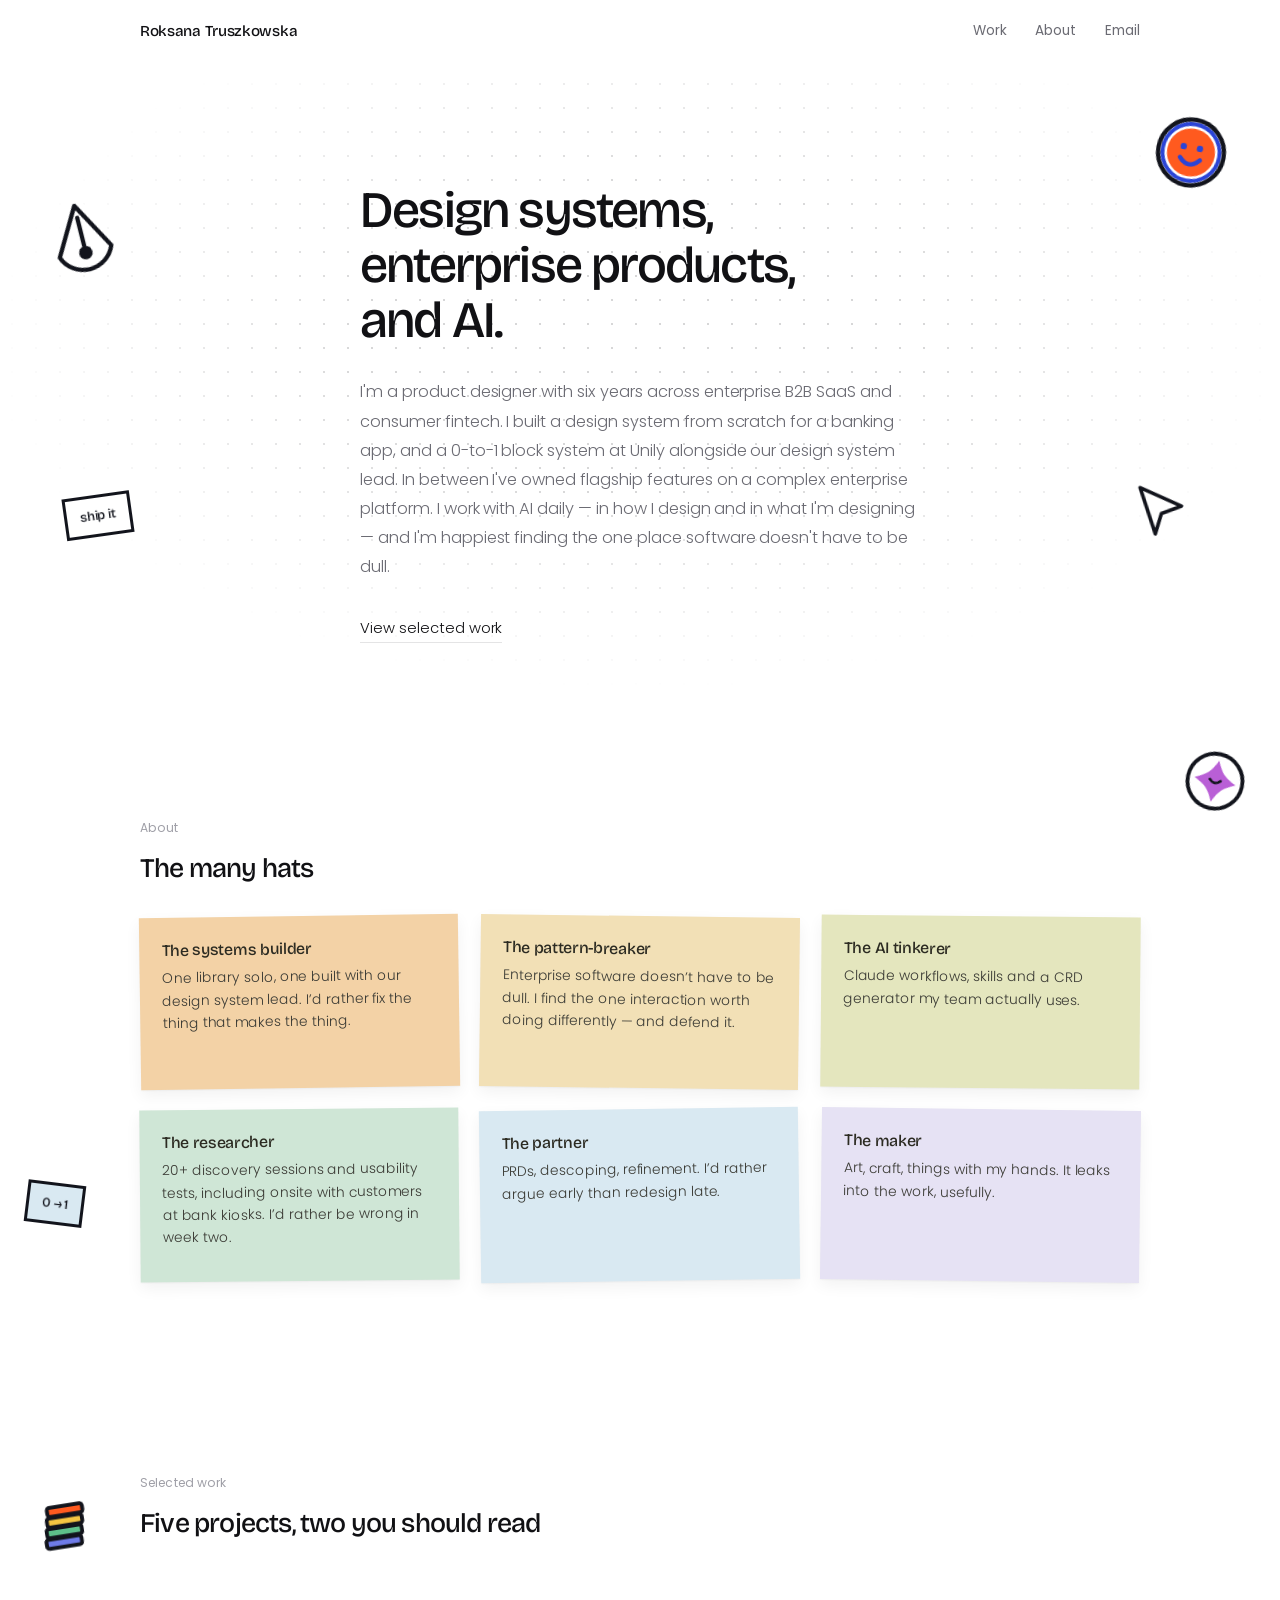
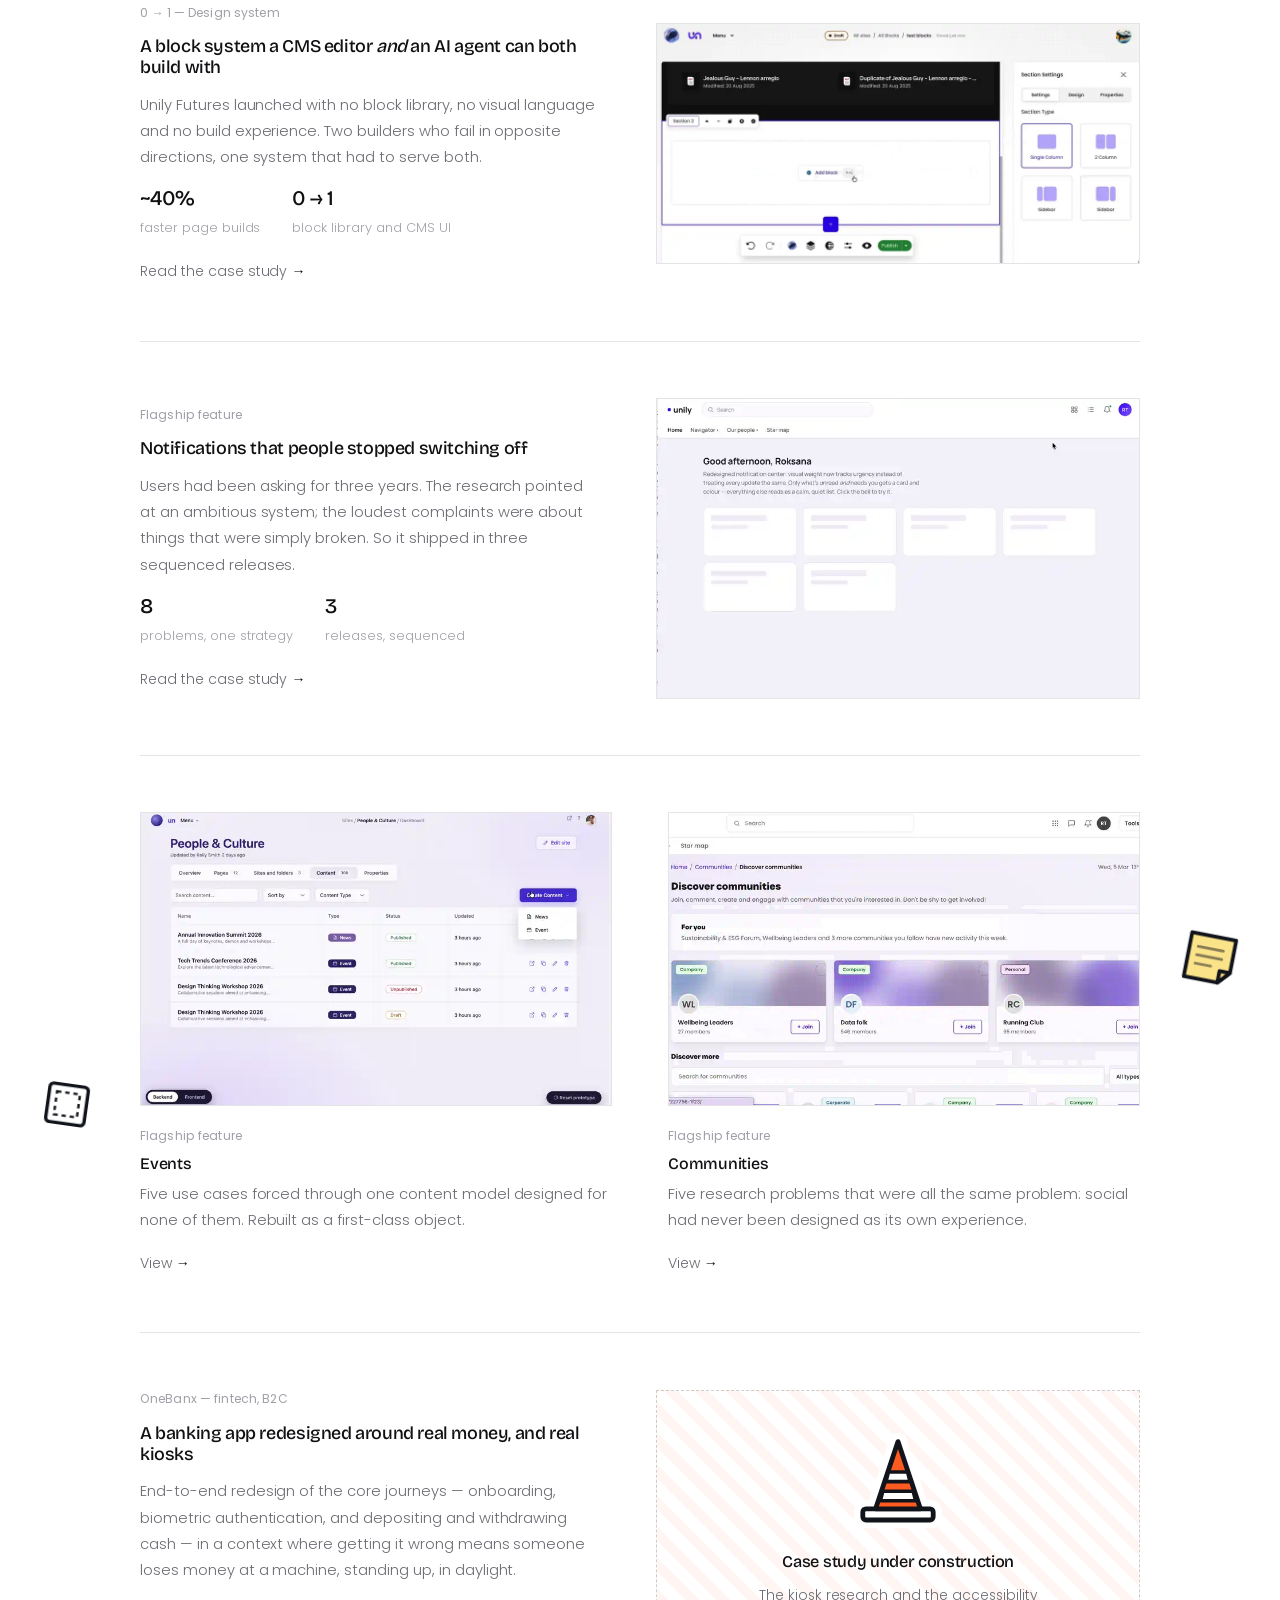
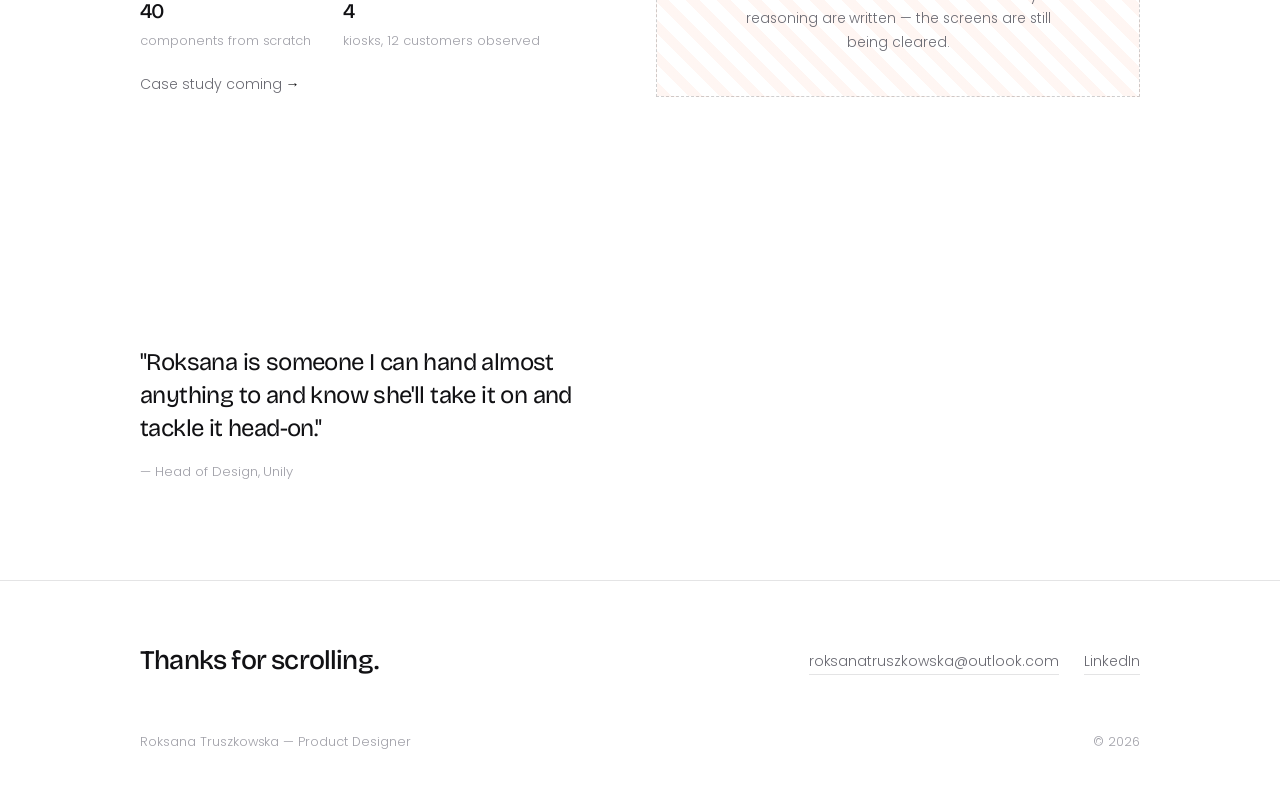
==== index.html @ 04c24bed "Add files via upload" ====
<!DOCTYPE html>
<html lang="en">
<head>
<meta charset="utf-8">
<meta name="viewport" content="width=device-width,initial-scale=1">
<title>Roksana Truszkowska — Product Designer</title>
<meta name="description" content="Product designer working across enterprise B2B SaaS and consumer fintech: design systems, flagship platform features, and AI.">
<meta property="og:title" content="Roksana Truszkowska — Product Designer">
<meta property="og:description" content="Product designer working across enterprise B2B SaaS and consumer fintech: design systems, flagship platform features, and AI.">
<meta property="og:type" content="website">

<link rel="preconnect" href="https://fonts.googleapis.com">
<link rel="preconnect" href="https://fonts.gstatic.com" crossorigin>
<link href="https://fonts.googleapis.com/css2?family=Bricolage+Grotesque:opsz,wght@12..96,400;12..96,500&family=Poppins:ital,wght@0,300;0,400;0,500;1,300&display=swap" rel="stylesheet">

<link rel="stylesheet" href="assets/css/tokens.css">
<link rel="stylesheet" href="assets/css/base.css">
<link rel="stylesheet" href="assets/css/layout.css">
<link rel="stylesheet" href="assets/css/components.css">
<link rel="stylesheet" href="assets/css/case-study.css">
</head>
<body>
<a class="skip" href="#content">Skip to content</a>

<nav class="nav" id="nav">
  <div class="in">
    <a class="brand" href="index.html">Roksana Truszkowska</a>
    <div class="links">
      <a class="hide-s" href="#work">Work</a>
      <a class="hide-s" href="#about">About</a>
      <a href="mailto:roksanatruszkowska@outlook.com">Email</a>
    </div>
  </div>
</nav>

<main id="content">
  <header class="hero">
    <div class="wrap">
      <h1 class="display rv">Design systems, enterprise products, and AI.</h1>
      <p class="lede rv">
        I'm a product designer with six years across enterprise B2B SaaS and consumer fintech. I built a design
        system from scratch for a banking app, and a 0-to-1 block system at Unily alongside our design system lead.
        In between I've owned flagship features on a complex enterprise platform. I work with AI daily — in how I
        design and in what I'm designing — and I'm happiest finding the one place software doesn't have to be dull.
      </p>
      <div class="cta rv">
        <a class="lnk" href="work/portal-blocks.html">View selected work</a>
      </div>
    </div>
  </header>
  <!-- ABOUT -->
  <section id="about">
    <div class="wrap">
      <div class="sec-head rv tight">
        <span class="eyebrow">About</span>
        <h2 class="h2">The many hats</h2>
      </div>
      <div class="hatnotes rv">
        <div class="sticky">
          <h3 class="h4">The systems builder</h3>
          <p>
            One library solo, one built with our design system lead. I’d rather fix the thing that makes the thing.
          </p>
        </div>
        <div class="sticky">
          <h3 class="h4">The pattern-breaker</h3>
          <p>
            Enterprise software doesn’t have to be dull. I find the one interaction worth doing differently — and defend
            it.
          </p>
        </div>
        <div class="sticky">
          <h3 class="h4">The AI tinkerer</h3>
          <p>Claude workflows, skills and a CRD generator my team actually uses.</p>
        </div>
        <div class="sticky">
          <h3 class="h4">The researcher</h3>
          <p>
            20+ discovery sessions and usability tests, including onsite with customers at bank kiosks. I’d rather be
            wrong in week two.
          </p>
        </div>
        <div class="sticky">
          <h3 class="h4">The partner</h3>
          <p>PRDs, descoping, refinement. I’d rather argue early than redesign late.</p>
        </div>
        <div class="sticky">
          <h3 class="h4">The maker</h3>
          <p>Art, craft, things with my hands. It leaks into the work, usefully.</p>
        </div>
      </div>
    </div>
  </section>
  <!-- WORK -->
  <section id="work">
    <div class="wrap">
      <div class="sec-head rv">
        <span class="eyebrow">Selected work</span>
        <h2 class="h2">Five projects, two you should read</h2>
      </div>
      <a class="item rv" href="work/portal-blocks.html">
        <div class="t">
          <span class="eyebrow">0 → 1 — Design system</span>
          <h3 class="h3">A block system a CMS editor <em>and</em> an AI agent can both build with</h3>
          <p class="body sm">
            Unily Futures launched with no block library, no visual language and no build experience. Two builders who
            fail in opposite directions, one system that had to serve both.
          </p>
          <div class="k">
            <div>
              <b>~40%</b>
              <i>faster page builds</i>
            </div>
            <div>
              <b>0 → 1</b>
              <i>block library and CMS UI</i>
            </div>
          </div>
          <span class="arrow">Read the case study <em>→</em></span>
        </div>
        <div class="v">
          <img class="shot" src="assets/img/cards/portal-blocks.webp" alt="Adding a section and choosing a block in the page editor">
        </div>
      </a>
      <a class="item rv" href="work/notifications.html">
        <div class="t">
          <span class="eyebrow">Flagship feature</span>
          <h3 class="h3">Notifications that people stopped switching off</h3>
          <p class="body sm">
            Users had been asking for three years. The research pointed at an ambitious system; the loudest complaints
            were about things that were simply broken. So it shipped in three sequenced releases.
          </p>
          <div class="k">
            <div>
              <b>8</b>
              <i>problems, one strategy</i>
            </div>
            <div>
              <b>3</b>
              <i>releases, sequenced</i>
            </div>
          </div>
          <span class="arrow">Read the case study <em>→</em></span>
        </div>
        <div class="v">
          <img class="shot" src="assets/img/cards/notifications.webp" alt="The redesigned notification tray, opening">
        </div>
      </a>
      <div class="duo">
        <a class="rv" href="work/events.html">
          <img class="shot" src="assets/img/cards/events.webp" alt="Creating an event from a name and description">
          <span class="eyebrow block">Flagship feature</span>
          <h3 class="h4">Events</h3>
          <p class="body sm">
            Five use cases forced through one content model designed for none of them. Rebuilt as a first-class object.
          </p>
          <span class="arrow">View <em>→</em></span>
        </a>
        <a class="rv" href="work/communities.html">
          <img class="shot" src="assets/img/cards/communities.webp" alt="Browsing and joining communities in the discover view">
          <span class="eyebrow block">Flagship feature</span>
          <h3 class="h4">Communities</h3>
          <p class="body sm">
            Five research problems that were all the same problem: social had never been designed as its own experience.
          </p>
          <span class="arrow">View <em>→</em></span>
        </a>
      </div>
      <div class="item rv ruled">
        <div class="t">
          <span class="eyebrow">OneBanx — fintech, B2C</span>
          <h3 class="h3">A banking app redesigned around real money, and real kiosks</h3>
          <p class="body sm">
            End-to-end redesign of the core journeys — onboarding, biometric authentication, and depositing and
            withdrawing cash — in a context where getting it wrong means someone loses money at a machine, standing up,
            in daylight.
          </p>
          <div class="k">
            <div>
              <b>40</b>
              <i>components from scratch</i>
            </div>
            <div>
              <b>4</b>
              <i>kiosks, 12 customers observed</i>
            </div>
          </div>
          <span class="arrow">Case study coming <em>→</em></span>
        </div>
        <div class="v wip">
          <svg aria-hidden="true" viewBox="0 0 120 120" xmlns="http://www.w3.org/2000/svg">
            <g fill="none" stroke="#fff" stroke-linecap="round" stroke-linejoin="round" stroke-width="22">
              <path d="M60 12 L88 96 H32 Z"/>
              <rect height="14" rx="4" width="88" x="16" y="96"/>
            </g>
            <rect fill="#fff" height="14" rx="4" stroke="#12141C" stroke-width="6" width="88" x="16" y="96"/>
            <path d="M60 12 L88 96 H32 Z" fill="#FF5A1F" stroke="#12141C" stroke-linejoin="round" stroke-width="6"/>
            <path d="M48 50 H72 L75 62 H45 Z" fill="#fff" stroke="#12141C" stroke-linejoin="round" stroke-width="4.5"/>
            <path d="M41 74 H79 L82 86 H38 Z" fill="#fff" stroke="#12141C" stroke-linejoin="round" stroke-width="4.5"/>
          </svg>
          <div class="t1">
            Case study under construction
          </div>
          <div class="t2">
            The kiosk research and the accessibility reasoning are written — the screens are still being cleared.
          </div>
        </div>
      </div>
    </div>
  </section>
  <!-- QUOTE -->
  <section>
    <div class="wrap">
      <div class="quote rv">
        <p>
          "Roksana is someone I can hand almost anything to and know she'll take it on and tackle it head-on."
        </p>
        <div class="who">
          — Head of Design, Unily
        </div>
      </div>
    </div>
  </section>
  <footer>
    <div class="wrap">
      <div class="foot-top">
        <h2 class="h2">Thanks for scrolling.</h2>
        <div class="foot-links">
          <a class="lnk" href="mailto:roksanatruszkowska@outlook.com">roksanatruszkowska@outlook.com</a>
          <a class="lnk" href="https://www.linkedin.com/in/roksana-truszkowska-4886b31b8/" rel="noopener" target="_blank">
            LinkedIn
          </a>
        </div>
      </div>
      <div class="foot-bot">
        <span>Roksana Truszkowska — Product Designer</span>
        <span>© 2026</span>
      </div>
    </div>
  </footer>
</main>

<script src="assets/js/main.js" defer></script>
<script src="assets/js/stickers.js" defer></script>
</body>
</html>
---- assets/css/tokens.css ----
/* ============================================================
   Design tokens
   The single place where colour, type and spacing are decided.
   Change a value here and it propagates through every stylesheet.
   ============================================================ */

:root {
  /* --- colour ------------------------------------------------
     Monochrome by design: the work supplies the colour.        */
  --bg:            #FFFFFF;
  --txt:           #111114;
  --mut:           #6B6B73;   /* body copy, secondary text      */
  --faint:         #A0A0A8;   /* eyebrows, captions, meta       */
  --line:          rgba(17, 17, 20, .11);   /* every hairline   */
  --line-strong:   rgba(17, 17, 20, .2);    /* dashed WIP panel */
  --grid-line:     rgba(17, 17, 20, .045);  /* faint square grid   */
  --dot:           rgba(17, 17, 20, .17);   /* hero dot grid       */
  --grid-cell:     32px;   /* grid square size                    */
  --grid-depth:    1240px; /* how far down the page the grid runs */

  /* Sticky notes — the one place pigment is allowed.
     Hats run apricot → lilac; reflections stay yellow.         */
  --note-ink:      #3B3A31;
  --note-ink-head: #2C2B22;
  --note-yellow:   #FAF3D4;
  --note-yellow-2: #F8F0CB;
  --note-yellow-3: #FBF5DC;
  --hat-1: #F3D2A6;
  --hat-2: #F2E0B6;
  --hat-3: #E4E6BE;
  --hat-4: #CFE6D6;
  --hat-5: #D9E9F2;
  --hat-6: #E6E2F4;

  /* Sticker illustrations (decorative SVGs, see js/stickers.js) */
  --stk-navy:   #12141C;
  --stk-orange: #FF5A1F;

  /* --- type --------------------------------------------------- */
  --disp: 'Bricolage Grotesque', -apple-system, BlinkMacSystemFont, 'Segoe UI', Helvetica, Arial, sans-serif;
  --sans: 'Poppins', -apple-system, BlinkMacSystemFont, 'Segoe UI', Helvetica, Arial, sans-serif;

  --fs-body:    15.4px;
  --lh-body:    1.72;
  --lh-copy:    1.78;   /* .lede and .body run slightly looser   */
  --fs-display: clamp(2rem, 4.2vw, 3.2rem);
  --fs-h2:      clamp(1.3rem, 2.1vw, 1.75rem);
  --fs-h3:      1.12rem;
  --fs-h4:      1rem;
  --fs-sm:      .92rem;
  --fs-xs:      .82rem;
  --fs-eyebrow: .76rem;

  /* --- layout ------------------------------------------------- */
  --content-max: 1080px;
  --gutter:      2.5rem;   /* .wrap side padding, desktop        */
  --gutter-s:    1.4rem;   /* .wrap side padding, mobile         */
  --section-y:   6rem;     /* vertical section rhythm            */
  --section-y-s: 4rem;
  --col-gap:     3.5rem;   /* every two-column split             */
  --beat-y:      3.5rem;   /* padding above/below a case-study beat */

  /* Measures — line lengths, kept deliberately short.           */
  --measure-lede: 56ch;
  --measure-body: 54ch;
  --measure-beat: 62ch;    /* full-width beats can run wider     */
  --measure-pull: 64ch;

  /* --- motion ------------------------------------------------- */
  --reveal-dur: .7s;
  --ease:       ease;
}
---- assets/css/base.css ----
/* ============================================================
   Base — reset, document defaults, typography primitives
   ============================================================ */

*, *::before, *::after { box-sizing: border-box; }

html { scroll-behavior: smooth; }

body {
  margin: 0;
  background: var(--bg);
  color: var(--txt);
  font-family: var(--sans);
  font-size: var(--fs-body);
  font-weight: 300;
  line-height: var(--lh-body);
  letter-spacing: -.002em;
  -webkit-font-smoothing: antialiased;
  overflow-x: hidden;
}

a   { color: inherit; text-decoration: none; }
img { max-width: 100%; display: block; }
::selection { background: #111114; color: #fff; }

/* --- headings ---------------------------------------------- */
h1, h2, h3, h4 {
  margin: 0;
  color: var(--txt);
  font-family: var(--disp);
  font-weight: 500;
  letter-spacing: -.028em;
  line-height: 1.14;
}

.display { font-size: var(--fs-display); letter-spacing: -.035em; line-height: 1.08; }
.h2      { font-size: var(--fs-h2);      letter-spacing: -.03em; }
.h3      { font-size: var(--fs-h3);      letter-spacing: -.022em; }
.h4      { font-size: var(--fs-h4);      letter-spacing: -.015em; }

/* --- body copy ---------------------------------------------- */
p { margin: 0 0 1.05rem; }

.lede {
  max-width: var(--measure-lede);
  color: var(--mut);
  font-size: 1.02rem;
  font-weight: 300;
  line-height: var(--lh-copy);
}

.body {
  max-width: var(--measure-body);
  color: var(--mut);
  line-height: var(--lh-copy);
}

.sm { font-size: var(--fs-sm); }

.eyebrow {
  color: var(--faint);
  font-size: var(--fs-eyebrow);
  font-weight: 400;
  letter-spacing: .01em;
}

/* An eyebrow above a heading always sits on its own line. */
.eyebrow.block { display: block; margin-bottom: .5rem; }

em { color: var(--txt); font-style: italic; }

ul.w {
  margin: 0 0 1.1rem;
  padding-left: 1.1rem;
  max-width: var(--measure-lede);
  color: var(--mut);
}
ul.w li { margin-bottom: .5rem; }

/* --- links -------------------------------------------------- */
.lnk {
  border-bottom: 1px solid var(--line);
  padding-bottom: 1px;
  transition: border-color .2s;
}
.lnk:hover { border-color: var(--txt); }

.arrow { color: var(--mut); font-size: .88rem; transition: color .2s; }
.arrow em { display: inline-block; font-style: normal; transition: transform .25s; }

:focus-visible { outline: 2px solid var(--txt); outline-offset: 3px; }
---- assets/css/layout.css ----
/* ============================================================
   Layout — page container, nav, hero, sections, grids, footer
   Structure comes from 1px hairlines and whitespace. No shadows,
   no rounded corners: if you are about to add either, don't.
   ============================================================ */

.wrap {
  max-width: var(--content-max);
  margin: 0 auto;
  padding: 0 var(--gutter);
}
@media (max-width: 720px) {
  .wrap { padding: 0 var(--gutter-s); }
}

/* --- nav ---------------------------------------------------- */
.nav {
  position: fixed;
  inset: 0 0 auto 0;
  z-index: 100;
  background: rgba(255, 255, 255, .9);
  backdrop-filter: blur(10px);
  -webkit-backdrop-filter: blur(10px);
  border-bottom: 1px solid transparent;
  transition: border-color .3s;
}
/* .stuck is toggled by js/main.js once the page has scrolled. */
.nav.stuck { border-bottom-color: var(--line); }

.nav .in {
  display: flex;
  align-items: center;
  gap: 2rem;
  max-width: var(--content-max);
  margin: 0 auto;
  padding: 1.1rem var(--gutter);
}

.brand {
  font-family: var(--disp);
  font-weight: 500;
  font-size: .95rem;
  letter-spacing: -.02em;
}

.nav .links { margin-left: auto; display: flex; gap: 1.8rem; }
.nav .links a {
  color: var(--mut);
  font-size: .85rem;
  font-weight: 400;
  transition: color .2s;
}
.nav .links a:hover { color: var(--txt); }

@media (max-width: 760px) {
  .nav .in { padding: .9rem var(--gutter-s); }
  .nav .links a.hide-s { display: none; }
}

/* --- hero ---------------------------------------------------
   The faint dot grid appears here and nowhere else, radially
   masked so it fades out before it reaches the edges.          */
.hero {
  position: relative;
  display: flex;
  align-items: center;
  min-height: 82svh;
  padding: 9rem 0 5rem;
}
.hero::before {
  content: '';
  position: absolute;
  inset: 0;
  pointer-events: none;
  background-image: radial-gradient(var(--dot) 1.15px, transparent 1.15px);
  background-size: 24px 24px;
  -webkit-mask-image: radial-gradient(62% 58% at 50% 46%, #000 35%, transparent 82%);
          mask-image: radial-gradient(62% 58% at 50% 46%, #000 35%, transparent 82%);
}
.hero .wrap    { position: relative; z-index: 1; }
.hero .display { margin: 1.5rem 0 0; max-width: 16ch; }
.hero .lede    { margin: 1.8rem 0 2.2rem; }
.hero .cta     { display: flex; align-items: center; gap: 1.6rem; font-size: var(--fs-sm); }

/* --- sections ----------------------------------------------- */
section { position: relative; padding: var(--section-y) 0; }
header.hero { position: relative; }
/* Keep content above the decorative sticker layer. */
section > .wrap,
header.hero > .wrap { position: relative; z-index: 1; }

@media (max-width: 720px) {
  section { padding: var(--section-y-s) 0; }
}

.sec-head { margin-bottom: 3rem; max-width: 58ch; }
.sec-head .eyebrow { display: block; margin-bottom: .9rem; }
.sec-head.tight { margin-bottom: 2rem; }

/* The about section sits close under the hero. */
#about { padding-top: 5rem; }

.rule { height: 1px; margin: 0; border: 0; background: var(--line); }

/* Skip link — visible only when focused. */
.skip {
  position: absolute;
  left: -9999px;
  z-index: 200;
  padding: .7rem 1rem;
  background: var(--txt);
  color: #fff;
  font-size: var(--fs-sm);
}
.skip:focus { left: 1rem; top: 1rem; }

/* --- work list ----------------------------------------------
   Not cards — rows separated by hairlines.                     */
.item {
  display: grid;
  grid-template-columns: 1fr 1.05fr;
  gap: var(--col-gap);
  align-items: center;
  padding: var(--beat-y) 0;
  border-top: 1px solid var(--line);
}
.item:first-of-type { border-top: 0; padding-top: 1rem; }
/* The last row (OneBanx) sits after a .duo, so it keeps its rule. */
.item.ruled { border-top: 1px solid var(--line); margin-top: 0; }

.item .t .eyebrow { display: block; margin-bottom: .8rem; }
.item .h3 { margin-bottom: .9rem; }

/* Metric pairs: big number over a small label. */
.item .k { display: flex; flex-wrap: wrap; gap: 2rem; margin: 1.2rem 0 1.1rem; }
.item .k b {
  display: block;
  margin-bottom: .25rem;
  font-family: var(--disp);
  font-weight: 500;
  font-size: 1.3rem;
  letter-spacing: -.03em;
  line-height: 1;
}
.item .k i { font-style: normal; font-size: .8rem; color: var(--faint); }

.item:hover .arrow    { color: var(--txt); }
.item:hover .arrow em { transform: translateX(4px); }

/* Two smaller projects side by side. Padded top and bottom like an
   .item, so the hairlines either side of it sit at the same rhythm. */
.duo {
  display: grid;
  grid-template-columns: 1fr 1fr;
  gap: var(--col-gap);
  padding: var(--beat-y) 0;
  border-top: 1px solid var(--line);
}
.duo .shot { margin-bottom: 1.2rem; }
.duo .h4   { margin-bottom: .5rem; }

@media (max-width: 820px) {
  .item { grid-template-columns: 1fr; gap: 1.5rem; }
  .item .v { order: -1; }          /* image first on narrow screens */
  .duo  { grid-template-columns: 1fr; gap: 2.5rem; }
}

/* --- split: text one side, visual the other ------------------ */
.split {
  display: grid;
  grid-template-columns: 1fr 1.05fr;
  gap: var(--col-gap);
  align-items: center;
  padding: var(--beat-y) 0;
  border-top: 1px solid var(--line);
}
.split.flip .t { order: 2; }
.split.flip .v { order: 1; }
.split.open    { border-top: 0; }   /* first split under a rule already drawn */

@media (max-width: 820px) {
  .split { grid-template-columns: 1fr; gap: 1.5rem; }
  .split .v { order: -1; }
  .split.flip .t, .split.flip .v { order: 0; }
}

/* Two screenshots stacked in one visual column. */
.v-stack { display: grid; gap: 1.2rem; }

/* --- even two-column block ----------------------------------- */
.two {
  display: grid;
  grid-template-columns: 1fr 1fr;
  gap: var(--col-gap);
  padding: var(--beat-y) 0;
  border-top: 1px solid var(--line);
}
@media (max-width: 820px) {
  .two { grid-template-columns: 1fr; gap: 2rem; }
}

/* --- footer -------------------------------------------------- */
footer { border-top: 1px solid var(--line); padding: 4rem 0 3rem; }
.foot-top {
  display: flex;
  flex-wrap: wrap;
  justify-content: space-between;
  align-items: flex-end;
  gap: 2rem;
  margin-bottom: 3.5rem;
}
.foot-links {
  display: flex;
  flex-wrap: wrap;
  gap: 1.6rem;
  color: var(--mut);
  font-size: .88rem;
}
.foot-bot {
  display: flex;
  flex-wrap: wrap;
  justify-content: space-between;
  gap: 1rem;
  color: var(--faint);
  font-size: .8rem;
}
---- assets/css/components.css ----
/* ============================================================
   Components — the reusable pieces that appear on more than one
   page: notes, quotes, gap markers, media, diagrams, stickers.
   ============================================================ */

/* --- media --------------------------------------------------
   Every screenshot and video sits inside a 1px hairline.       */
.shot { border: 1px solid var(--line); }

video.shot { width: 100%; height: auto; display: block; background: #fff; }
/* Work-card videos are decorative — never intercept the click. */
.item video.shot { pointer-events: none; }

/* --- sticky notes -------------------------------------------
   Two uses: the "many hats" wall on the home page, and the
   reflections inside a case study. Shared paper, different size
   and pigment. The slight rotation is deliberate.              */
.sticky {
  min-height: 132px;
  padding: 1.35rem 1.25rem;
  background: var(--note-yellow);
  color: var(--note-ink);
  font-size: .86rem;
  line-height: 1.62;
  box-shadow: 0 1px 2px rgba(17, 17, 20, .05), 0 6px 14px rgba(17, 17, 20, .06);
  transition: transform .25s var(--ease);
}
.sticky:nth-child(4n+1) { transform: rotate(-.8deg); }
.sticky:nth-child(4n+2) { transform: rotate(.7deg);  background: var(--note-yellow-2); }
.sticky:nth-child(4n+3) { transform: rotate(.5deg);  background: var(--note-yellow-3); }
.sticky:nth-child(4n+4) { transform: rotate(-.5deg); }
.sticky:hover { transform: rotate(0) translateY(-2px); }

.sticky .h4 {
  margin: 0 0 .5rem;
  color: var(--note-ink-head);
  font-family: var(--disp);
  font-weight: 500;
  font-size: 1rem;
  letter-spacing: -.02em;
}
.sticky p { margin: 0; }
.sticky .gap { color: #7A6A23; border-bottom-color: #B9A64E; }

/* A note that holds someone else's words. */
.note-quote { display: flex; flex-direction: column; justify-content: center; }
.note-quote .qt {
  margin: 0 0 .9rem;
  color: var(--note-ink-head);
  font-family: var(--disp);
  font-weight: 500;
  font-size: 1.12rem;
  letter-spacing: -.02em;
  line-height: 1.34;
}
.note-quote .who { color: #6E6A55; font-size: .78rem; }

/* Reflection notes, two to a column. */
.stickies { display: grid; grid-template-columns: 1fr 1fr; gap: 1.1rem; margin-top: 1.2rem; }
@media (max-width: 560px) { .stickies { grid-template-columns: 1fr; } }

/* The "many hats" wall — bigger notes, apricot → lilac ramp. */
.hatnotes { display: grid; grid-template-columns: repeat(3, 1fr); gap: 1.3rem; }
.hatnotes .sticky {
  min-height: 172px;
  padding: 1.5rem 1.4rem;
  color: #3A3A34;
  box-shadow: 0 1px 2px rgba(17, 17, 20, .045), 0 6px 16px rgba(17, 17, 20, .055);
}
.hatnotes .sticky:nth-child(1) { background: var(--hat-1); }
.hatnotes .sticky:nth-child(2) { background: var(--hat-2); }
.hatnotes .sticky:nth-child(3) { background: var(--hat-3); }
.hatnotes .sticky:nth-child(4) { background: var(--hat-4); }
.hatnotes .sticky:nth-child(5) { background: var(--hat-5); }
.hatnotes .sticky:nth-child(6) { background: var(--hat-6); }
@media (max-width: 880px) { .hatnotes { grid-template-columns: 1fr 1fr; } }
@media (max-width: 560px) { .hatnotes { grid-template-columns: 1fr; } }

/* --- a wall of notes ------------------------------------------
   Research findings as sticky notes, stacked in a visual column.
   Same paper as the home page's hats, sized by their content
   rather than a minimum, and kept to a few lines each.          */
.notewall {
  display: grid;
  gap: 1.1rem;
}
.notewall .sticky {
  min-height: 0;
  padding: 1.5rem 1.4rem;
  color: #3A3A34;
  box-shadow: 0 1px 2px rgba(17, 17, 20, .045), 0 6px 16px rgba(17, 17, 20, .055);
}
.notewall .sticky:nth-child(1) { background: var(--hat-1); }
.notewall .sticky:nth-child(2) { background: var(--hat-4); }
.notewall .sticky:nth-child(3) { background: var(--hat-6); }

.notewall ul { margin: .55rem 0 0; padding-left: 1.05rem; }
.notewall li { margin-bottom: .3rem; }
.notewall .opp { display: block; margin-top: .8rem; color: var(--note-ink-head); }
.notewall .opp b { font-weight: 500; }

/* --- quote --------------------------------------------------- */
.quote { max-width: 52ch; }
.quote p {
  margin: 0 0 1rem;
  font-family: var(--disp);
  font-weight: 400;
  font-size: clamp(1.15rem, 1.9vw, 1.5rem);
  letter-spacing: -.025em;
  line-height: 1.38;
}
.quote .who { color: var(--faint); font-size: var(--fs-xs); }

/* --- placeholders -------------------------------------------
   .todo  — a dashed panel standing in for something not yet made
   .gap   — an inline marker for a fact still to be confirmed
   Both are intentionally visible. Delete them as they get filled. */
.todo {
  display: flex;
  flex-direction: column;
  justify-content: center;
  min-height: 180px;
  padding: 2rem;
  border: 1px dashed var(--line);
}
.v .todo { min-height: 220px; }
.todo .lbl {
  margin-bottom: .6rem;
  color: var(--faint);
  font-size: .72rem;
  letter-spacing: .06em;
  text-transform: uppercase;
}
.todo p { margin: 0; max-width: 42ch; color: var(--mut); font-size: .88rem; }

.gap {
  display: inline-block;
  color: var(--faint);
  font-size: .72rem;
  white-space: nowrap;
  border-bottom: 1px dashed var(--faint);
}

/* Two dashed panels side by side (the quotes still to gather). */
.todo-pair {
  display: grid;
  grid-template-columns: 1fr 1fr;
  gap: var(--col-gap);
  margin: 2rem 0 var(--beat-y);
}
@media (max-width: 820px) { .todo-pair { grid-template-columns: 1fr; gap: 1.5rem; } }

/* --- under-construction panel -------------------------------- */
.wip {
  display: flex;
  flex-direction: column;
  align-items: center;
  justify-content: center;
  min-height: 260px;
  padding: 2.6rem 2rem;
  text-align: center;
  border: 1px dashed var(--line-strong);
  background-image: repeating-linear-gradient(45deg, rgba(255, 90, 31, .055) 0 10px, transparent 10px 22px);
}
.wip svg { width: 96px; height: auto; margin-bottom: 1.2rem; }
.wip .t1 {
  margin-bottom: .5rem;
  font-family: var(--disp);
  font-weight: 500;
  font-size: 1.02rem;
  letter-spacing: -.02em;
}
.wip .t2 { max-width: 34ch; margin: 0 auto; color: var(--mut); font-size: .86rem; }

/* --- screens that arrive with their own corners ---------------
   Exported UI shots already have a radius and a transparent
   surround, so they take a soft shadow instead of the hairline
   border every other image gets. drop-shadow follows the alpha,
   which is why it hugs the rounded corners.                    */
.raised {
  filter: drop-shadow(0 1px 2px rgba(17, 17, 20, .05))
          drop-shadow(0 10px 24px rgba(17, 17, 20, .10));
}

/* --- before → after ------------------------------------------
   Two screens side by side with an arrow between them. Used where
   the two states are different shapes and a wipe would compare
   the wrong halves.                                             */
.beforeafter {
  display: grid;
  grid-template-columns: 1fr auto 1fr;
  align-items: stretch;
  gap: 2rem;
  margin: 1.8rem 0 0;
}
/* Label, screen, caption: three rows, so the labels line up at the
   top and the captions at the bottom whatever the screens' heights. */
.beforeafter figure {
  display: grid;
  grid-template-rows: auto 1fr auto;
  margin: 0;
  text-align: center;
}
.beforeafter figure img { align-self: center; }
.beforeafter img { max-width: 100%; max-height: 470px; width: auto; margin: 0 auto; }
.beforeafter .step {
  display: block;
  margin-bottom: 1rem;
  color: var(--faint);
  font-size: .72rem;
  letter-spacing: .1em;
  text-transform: uppercase;
}
.beforeafter figcaption {
  max-width: 30ch;
  margin: 1.1rem auto 0;
  color: var(--mut);
  font-size: var(--fs-xs);
}
.beforeafter .mark {
  align-self: center;
  justify-self: center;   /* content-sized, so rotating it on mobile
                             doesn't sweep a full-width box over the images */
  color: var(--faint);
  font-size: 1.5rem;
  line-height: 1;
}

@media (max-width: 720px) {
  .beforeafter { grid-template-columns: 1fr; gap: 1.4rem; }
  .beforeafter .mark { transform: rotate(90deg); }
}

/* Screens side by side, two or three across. They sit inside the
   column at their own size or a little under it — never scaled up,
   which is what keeps the UI text crisp. */
.pair,
.trio {
  display: grid;
  margin-top: 1.8rem;
  align-items: stretch;
}
.pair { grid-template-columns: 1fr 1fr; gap: 2.5rem; }
.trio { grid-template-columns: repeat(3, 1fr); gap: 2rem; }

.pair figure,
.trio figure {
  display: grid;
  grid-template-rows: 1fr auto;
  margin: 0;
  text-align: center;
}
.pair img,
.trio img { align-self: center; margin: 0 auto; }

.pair figcaption,
.trio figcaption {
  max-width: 34ch;
  margin: 1.1rem auto 0;
  color: var(--mut);
  font-size: var(--fs-xs);
}

@media (max-width: 820px) { .trio { grid-template-columns: 1fr; gap: 2rem; } }
@media (max-width: 720px) { .pair { grid-template-columns: 1fr; gap: 2rem; } }

/* --- before / after comparison -------------------------------
   A range input at opacity 0 covers the stage, so dragging and
   the arrow keys both work. --p is the reveal position.        */
.ba { margin: 1.6rem 0 0; }
.ba-stage {
  position: relative;
  overflow: hidden;
  line-height: 0;
  border: 1px solid var(--line);
  touch-action: pan-y;
}
.ba-stage img { width: 100%; display: block; user-select: none; -webkit-user-drag: none; }
.ba-clip {
  position: absolute;
  inset: 0;
  overflow: hidden;
  clip-path: inset(0 calc(100% - var(--p, 50%)) 0 0);
}
.ba-line {
  position: absolute;
  top: 0;
  bottom: 0;
  left: var(--p, 50%);
  width: 2px;
  margin-left: -1px;
  background: #fff;
  box-shadow: 0 0 0 1px rgba(17, 17, 20, .25);
  pointer-events: none;
}
.ba-knob {
  position: absolute;
  top: 50%;
  left: 50%;
  transform: translate(-50%, -50%);
  display: grid;
  place-items: center;
  width: 40px;
  height: 40px;
  border-radius: 50%;
  background: #fff;
  border: 1px solid rgba(17, 17, 20, .18);
  box-shadow: 0 2px 10px rgba(17, 17, 20, .18);
  color: #111114;
  font-family: var(--sans);
  font-size: .95rem;
  letter-spacing: .14em;
}
.ba-tag {
  position: absolute;
  top: 12px;
  padding: .28rem .6rem;
  background: rgba(255, 255, 255, .92);
  border: 1px solid var(--line);
  color: #111114;
  font-family: var(--sans);
  font-size: .66rem;
  letter-spacing: .1em;
  text-transform: uppercase;
  pointer-events: none;
}
.ba-tag.l { left: 12px; }
.ba-tag.r { right: 12px; }
.ba-range {
  position: absolute;
  inset: 0;
  width: 100%;
  height: 100%;
  margin: 0;
  opacity: 0;
  cursor: ew-resize;
  background: none;
  -webkit-appearance: none;
          appearance: none;
}
.ba-range::-webkit-slider-thumb { -webkit-appearance: none; width: 44px; height: 100%; }
.ba-range:focus-visible { outline: none; }
.ba-range:focus-visible + .ba-line .ba-knob { outline: 2px solid #111114; outline-offset: 3px; }
.ba figcaption { margin-top: .8rem; color: var(--mut); font-size: var(--fs-xs); }

/* --- inline diagrams ----------------------------------------- */
.diagram {
  margin-top: 1.7rem;
  padding: 1.8rem;
  border: 1px solid var(--line);
  background: #fff;
}
.diagram svg { width: 100%; height: auto; display: block; }
/* Labels inherit the page's fonts; .d marks the display face.
   Diagram labels fall back to Poppins rather than a system face, so
   a diagram still reads as part of the page if the display font is
   slow or blocked. */
.diagram text   { font-family: var(--sans); }
.diagram text.d { font-family: 'Bricolage Grotesque', var(--sans); }
@media (max-width: 720px) {
  .diagram { padding: .9rem; overflow-x: auto; }
  .diagram svg { min-width: 640px; }
}

/* --- long-page scroller ---------------------------------------
   A full-page screenshot is 4,000px tall. Shrunk to fit a column
   it becomes an unreadable sliver, so it gets framed like a window
   instead: the page scrolls inside the frame as you scroll past
   it, at a size you can actually read, and a hairline along the
   bottom tracks how far through the page you are.

   Enhancement only. Without JavaScript the frame never goes .live
   and the whole image is shown, exactly as it was before.       */
.scroller {
  position: relative;
  border: 1px solid var(--line);
  background: #fff;
}
.scroller img { width: 100%; height: auto; display: block; }

.scroller.live { aspect-ratio: 4 / 5; overflow: hidden; }
.scroller.live img { position: absolute; top: 0; left: 0; will-change: transform; }

.scroller .track {
  position: absolute;
  left: 0;
  right: 0;
  bottom: 0;
  height: 2px;
  background: var(--line);
  opacity: 0;
  transition: opacity .3s;
}
.scroller.live .track { opacity: 1; }
.scroller .track span { display: block; height: 100%; width: 0; background: var(--txt); }

@media (prefers-reduced-motion: reduce) {
  .scroller.live { aspect-ratio: auto; }
  .scroller.live img { position: static; transform: none; }
  .scroller .track { display: none; }
}

/* --- figure ---------------------------------------------------- */
.fig { margin: 1.8rem 0 0; }

/* Three screens at one scale, side by side. */
.trio {
  display: grid;
  grid-template-columns: repeat(3, 1fr);
  gap: 2rem;
  margin-top: 1.8rem;
}
.trio .fig { margin: 0; }
@media (max-width: 820px) { .trio { grid-template-columns: 1fr; } }
.fig figcaption {
  max-width: 66ch;
  margin-top: .8rem;
  color: var(--mut);
  font-size: var(--fs-xs);
}

/* --- faint square grid ---------------------------------------
   Graph paper behind the top of a page — the title and the demo
   above it — then masked out so it dissolves rather than stopping.
   Deliberately at the edge of visibility: it should register as
   texture, not as a grid.
   It lives on a pseudo-element so the mask fades the grid alone
   and leaves the content over it untouched.                     */
.cs-grid { position: relative; }

.cs-grid::before {
  content: '';
  position: absolute;
  inset: 0 0 auto 0;
  height: var(--grid-depth);
  z-index: 0;
  pointer-events: none;
  background-image:
    linear-gradient(to right,  var(--grid-line) 1px, transparent 1px),
    linear-gradient(to bottom, var(--grid-line) 1px, transparent 1px);
  background-size: var(--grid-cell) var(--grid-cell);
  background-position: center top;
  -webkit-mask-image: linear-gradient(to bottom, #000 0%, #000 38%, transparent 100%);
          mask-image: linear-gradient(to bottom, #000 0%, #000 38%, transparent 100%);
}

@media (max-width: 820px) {
  .cs-grid::before { height: calc(var(--grid-depth) * .72); }
}

/* --- scattered stickers --------------------------------------
   Decorative only, injected by js/stickers.js and hidden on any
   screen too narrow to hold them without crowding the text.    */
.stickers { position: absolute; inset: 0; z-index: 0; overflow: visible; pointer-events: none; }
.stk { position: absolute; pointer-events: none; will-change: transform; }
.stk svg,
.stk img { width: 100%; height: auto; display: block; }

/* Any element hosting a sticker layer becomes the frame for it,
   and everything else inside it stays above the stickers. */
.has-stickers { position: relative; }
.has-stickers > *:not(.stickers) { position: relative; z-index: 1; }
.stk.word {
  padding: .42rem .8rem;
  background: #fff;
  border: 3px solid var(--stk-navy);
  box-shadow: 0 0 0 7px #fff;
  color: var(--stk-navy);
  font-family: var(--disp);
  font-weight: 500;
  font-size: var(--fs-xs);
  letter-spacing: -.01em;
  white-space: nowrap;
}
.stk.word.tint  { background: #FBE38A; }
.stk.word.tint2 { background: #D9E9F2; }
@media (max-width: 1240px) { .stickers { display: none; } }

/* --- reveal on scroll ---------------------------------------- */
.rv {
  opacity: 0;
  transform: translateY(14px);
  transition: opacity var(--reveal-dur) var(--ease), transform var(--reveal-dur) var(--ease);
}
.rv.in { opacity: 1; transform: none; }

@media (prefers-reduced-motion: reduce) {
  .rv { opacity: 1; transform: none; transition: none; }
  html { scroll-behavior: auto; }
  .sticky { transition: none; }
}
---- assets/css/case-study.css ----
/* ============================================================
   Case study — the page shape every project write-up follows:
   hero → meta → numbered beats → pull → reflection → next
   ============================================================ */

.cs-hero { padding: 10rem 0 3rem; }
.cs-hero .display { max-width: 20ch; margin: 1.2rem 0 1.5rem; }

/* --- meta: facts on the left, numbers on the right ----------- */
.cs-meta {
  display: grid;
  grid-template-columns: 1fr 1fr;
  gap: var(--col-gap);
  margin-top: 3rem;
  padding: 2.6rem 0;
  border-top: 1px solid var(--line);
  border-bottom: 1px solid var(--line);
}
.mrow { display: flex; gap: 1.4rem; padding: .55rem 0; font-size: var(--fs-sm); }
.mrow span:first-child { flex: none; width: 96px; color: var(--faint); font-size: .8rem; }

.tile { display: flex; align-items: baseline; gap: 1.4rem; padding: .55rem 0; }
.tile .n {
  flex: none;
  width: 96px;
  font-family: var(--disp);
  font-weight: 500;
  font-size: 1.3rem;
  letter-spacing: -.03em;
}
.tile .l { color: var(--mut); font-size: .9rem; }

@media (max-width: 820px) { .cs-meta { grid-template-columns: 1fr; gap: 2rem; } }

/* --- beats ---------------------------------------------------
   A beat is one numbered step of the story. Two-column beats use
   .split (layout.css); .beat is the full-width variant.        */
.beat-n { display: block; margin-bottom: .8rem; color: var(--faint); font-size: .8rem; }

.beat { padding: var(--beat-y) 0; border-top: 1px solid var(--line); }
.beat.open { border-top: 0; }   /* first beat, under a rule already drawn */
.beat .body { max-width: var(--measure-beat); }

/* First paragraph after a beat heading gets a little air. */
.h2 + .body { margin-top: 1rem; }

/* --- pull: the decision that mattered ------------------------ */
.pull { padding: var(--beat-y) 0; border-top: 1px solid var(--line); }
.pull .h2 { max-width: 26ch; }
.pull .body { max-width: var(--measure-pull); }
.pull .h2 + .body { margin-top: 1.1rem; }

/* --- reflection ---------------------------------------------- */
.reflect { padding: var(--beat-y) 0; border-top: 1px solid var(--line); }
.reflect .cols {
  display: grid;
  grid-template-columns: 1fr 1fr;
  gap: var(--col-gap);
  margin-top: 1.6rem;
}
@media (max-width: 1000px) { .reflect .cols { grid-template-columns: 1fr; gap: 2.4rem; } }

/* --- next project -------------------------------------------- */
.nextnav {
  display: grid;
  grid-template-columns: 1fr 1fr;
  gap: 2.5rem;
  padding: 3rem 0;
  border-top: 1px solid var(--line);
}
@media (max-width: 720px) { .nextnav { grid-template-columns: 1fr; gap: 1.6rem; } }
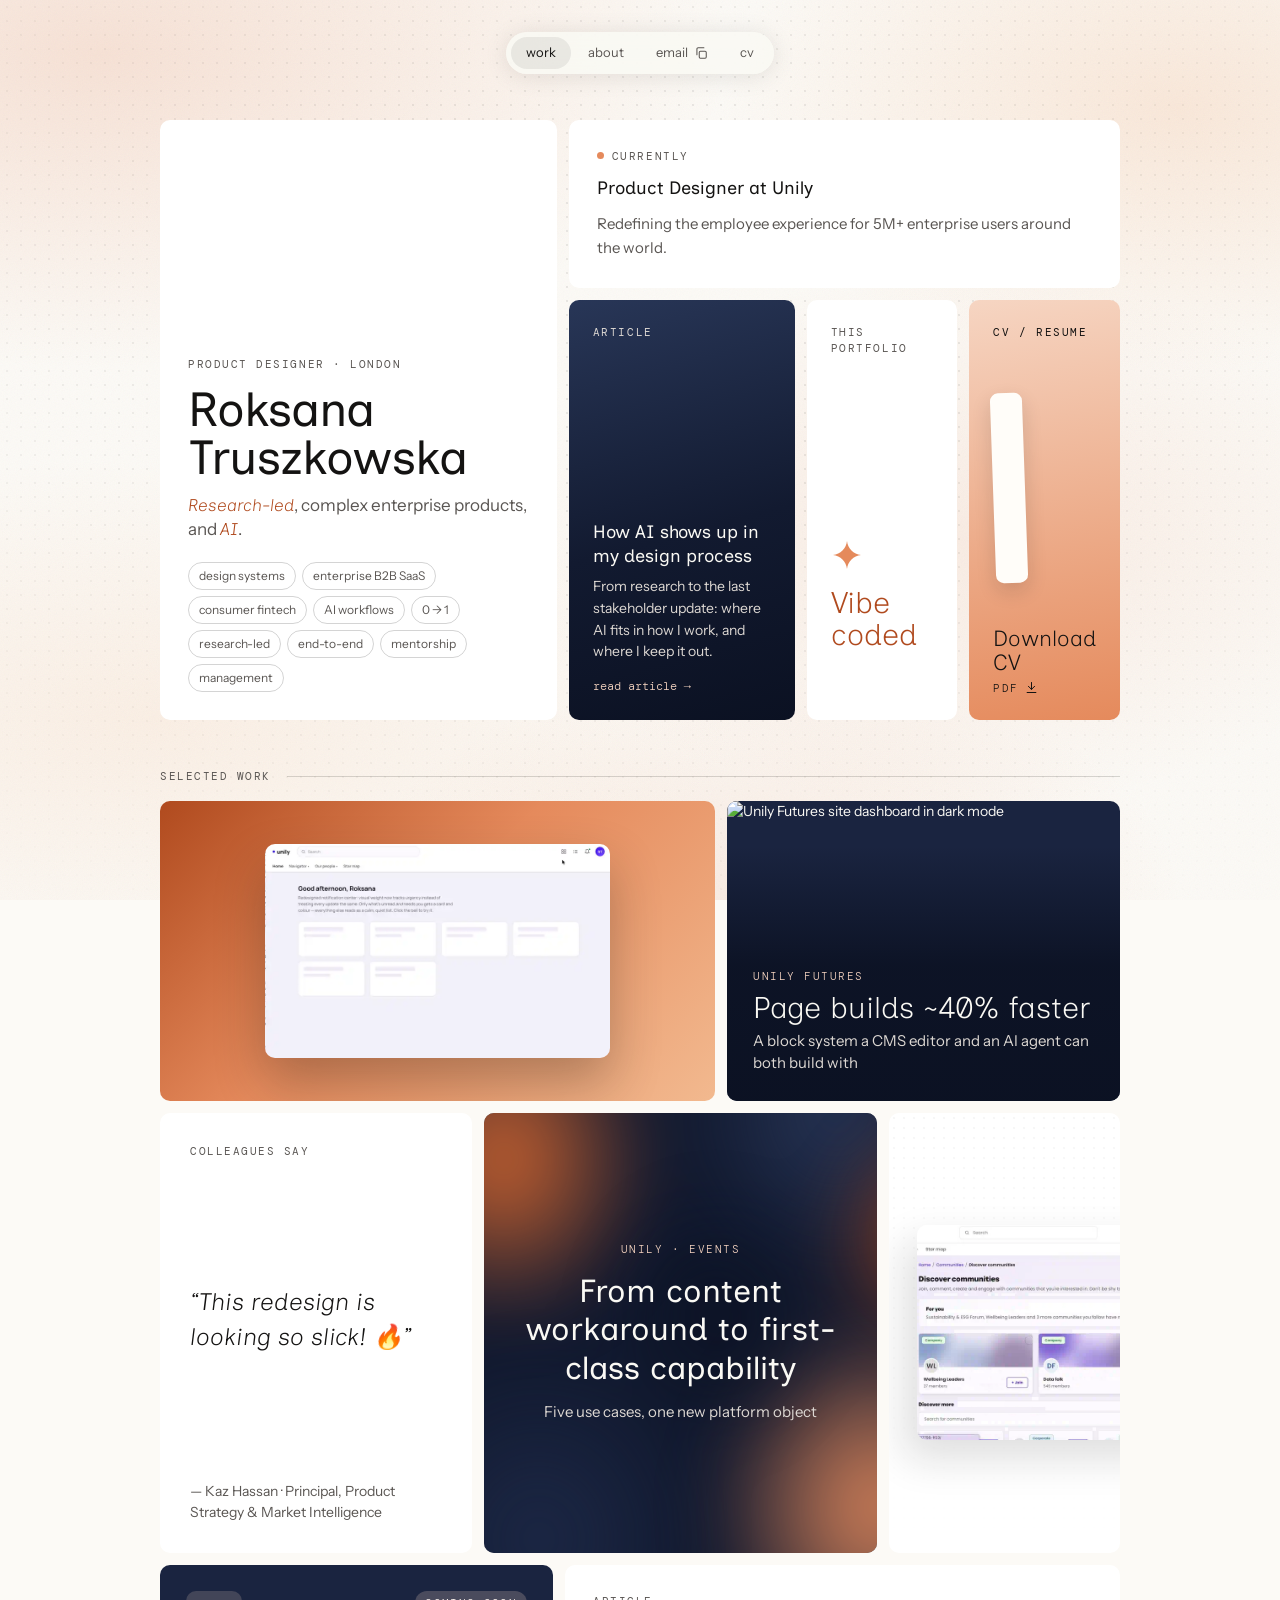
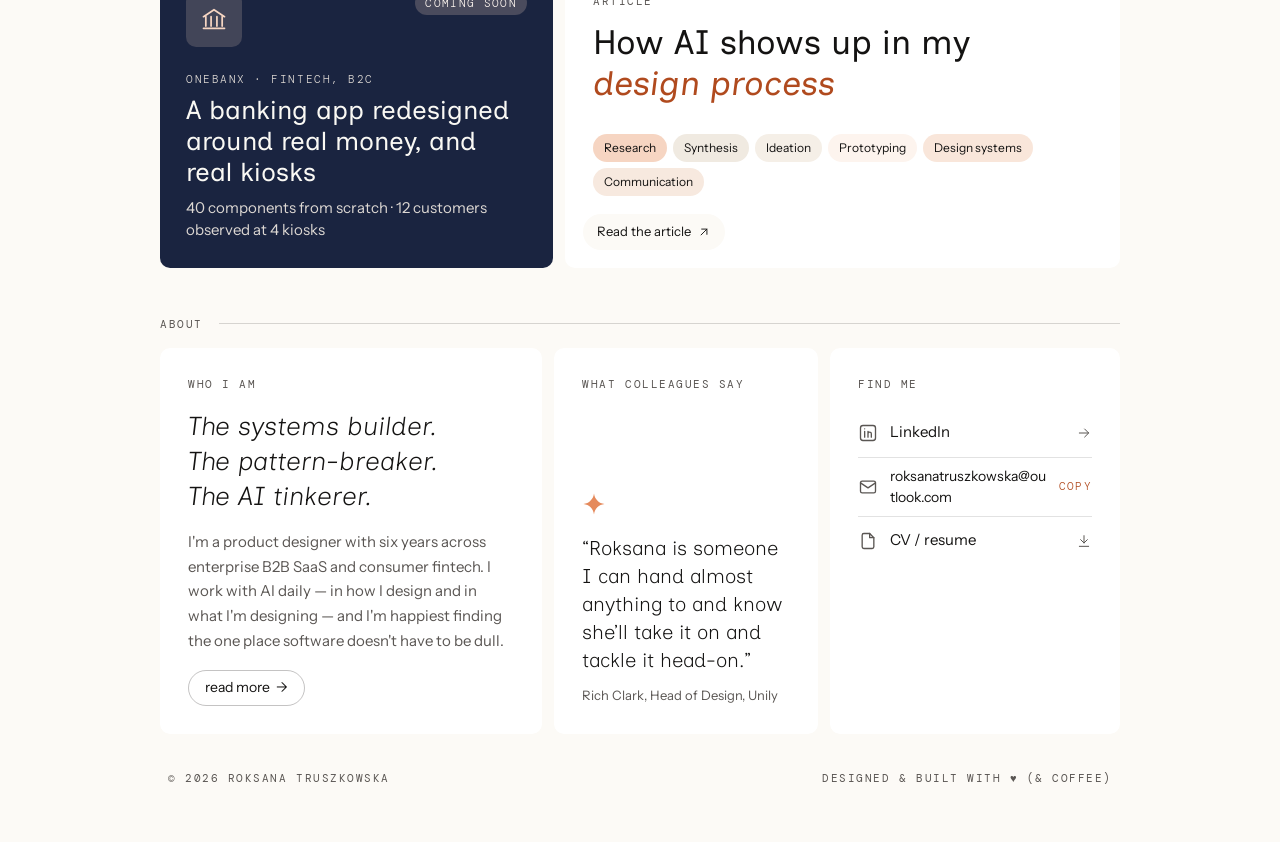
==== commit 45bf0ac0: "Add files via upload" ====
--- a/index.html
+++ b/index.html
@@ -1,246 +1,1079 @@
 <!DOCTYPE html>
 <html lang="en">
 <head>
+<script>/* always open a page at the top (unless a #section was linked) */
+try{history.scrollRestoration='manual';}catch(e){}
+(function(){function top(){if(location.hash)return;window.scrollTo(0,0);try{document.documentElement.scrollIntoView({block:'start'});}catch(e){}}
+top();addEventListener('DOMContentLoaded',top);addEventListener('load',top);addEventListener('pageshow',top);})();</script>
 <meta charset="utf-8">
-<meta name="viewport" content="width=device-width,initial-scale=1">
+<meta name="viewport" content="width=device-width, initial-scale=1">
 <title>Roksana Truszkowska — Product Designer</title>
-<meta name="description" content="Product designer working across enterprise B2B SaaS and consumer fintech: design systems, flagship platform features, and AI.">
-<meta property="og:title" content="Roksana Truszkowska — Product Designer">
-<meta property="og:description" content="Product designer working across enterprise B2B SaaS and consumer fintech: design systems, flagship platform features, and AI.">
-<meta property="og:type" content="website">
-
 <link rel="preconnect" href="https://fonts.googleapis.com">
 <link rel="preconnect" href="https://fonts.gstatic.com" crossorigin>
-<link href="https://fonts.googleapis.com/css2?family=Bricolage+Grotesque:opsz,wght@12..96,400;12..96,500&family=Poppins:ital,wght@0,300;0,400;0,500;1,300&display=swap" rel="stylesheet">
-
-<link rel="stylesheet" href="assets/css/tokens.css">
-<link rel="stylesheet" href="assets/css/base.css">
-<link rel="stylesheet" href="assets/css/layout.css">
-<link rel="stylesheet" href="assets/css/components.css">
-<link rel="stylesheet" href="assets/css/case-study.css">
+<link rel="stylesheet" href="https://fonts.googleapis.com/css2?family=Inclusive+Sans:ital@0;1&family=Instrument+Sans:wght@300;400;500;600&family=DM+Mono:wght@300;400&display=swap">
+<style>
+  :root {
+    --mauve: #D97B4A;
+    --mauve-deep: #1A2440;
+    --mauve-text: #B04A1E;
+    --linen: #FCFAF6;
+    --tan: #E58A5C;
+    --tan-light: #F6D5C2;
+    --tan-text: #B04A1E;
+    --ink: #141312;
+    --muted: #5A5653;
+    --surface: #FFFFFF;
+    --line: rgba(20, 19, 18, 0.12);
+    --radius: 10px;
+    --font-display: 'Inclusive Sans', Georgia, serif;
+    --font-body: 'Instrument Sans', system-ui, sans-serif;
+    --font-mono: 'DM Mono', ui-monospace, monospace;
+    --ease: cubic-bezier(0.23, 1, 0.32, 1);
+  }
+
+  *, *::before, *::after { box-sizing: border-box; margin: 0; padding: 0; }
+  html { scroll-behavior: smooth; }
+
+  body {
+    min-height: 100vh;
+    padding: 120px 24px 56px;
+    font-family: var(--font-body);
+    font-weight: 300;
+    font-size: 14px;
+    line-height: 1.5;
+    color: var(--ink);
+    background-color: var(--linen);
+    background-image:
+      radial-gradient(70% 50% at 8% 6%, rgba(224,122,74,0.19) 0%, transparent 70%),
+      radial-gradient(55% 45% at 92% 12%, rgba(242,185,143,0.28) 0%, transparent 65%),
+      radial-gradient(60% 50% at 75% 60%, rgba(224,122,74,0.11) 0%, transparent 60%),
+      radial-gradient(70% 45% at 12% 80%, rgba(242,185,143,0.17) 0%, transparent 65%),
+      radial-gradient(50% 40% at 60% 100%, rgba(224,122,74,0.12) 0%, transparent 65%);
+    background-attachment: fixed;
+    -webkit-font-smoothing: antialiased;
+  }
+
+  /* film grain */
+  body::before {
+    content: "";
+    position: fixed;
+    inset: 0;
+    z-index: 0;
+    pointer-events: none;
+    opacity: 0.05;
+    background-image: url("data:image/svg+xml,%3Csvg viewBox='0 0 200 200' xmlns='http://www.w3.org/2000/svg'%3E%3Cfilter id='n'%3E%3CfeTurbulence type='fractalNoise' baseFrequency='0.85' numOctaves='4' stitchTiles='stitch'/%3E%3C/filter%3E%3Crect width='100%25' height='100%25' filter='url(%23n)'/%3E%3C/svg%3E");
+    background-size: 200px 200px;
+  }
+
+  a { color: inherit; text-decoration: none; }
+  :focus-visible { outline: 2px solid var(--mauve-deep); outline-offset: 3px; border-radius: 8px; }
+
+  .wrap {
+    position: relative;
+    z-index: 1;
+    max-width: 960px;
+    margin: 0 auto;
+    display: flex;
+    flex-direction: column;
+    gap: 12px;
+  }
+
+  .label {
+    font-family: var(--font-mono);
+    font-size: 11px;
+    font-weight: 400;
+    letter-spacing: 0.14em;
+    text-transform: uppercase;
+    color: var(--muted);
+  }
+
+  .card {
+    background: var(--surface);
+    border-radius: var(--radius);
+    -webkit-backdrop-filter: blur(12px);
+    backdrop-filter: blur(12px);
+  }
+
+  /* ---------- nav ---------- */
+  .nav-wrap {
+    position: fixed;
+    top: 32px;
+    left: 0;
+    right: 0;
+    z-index: 100;
+    display: flex;
+    justify-content: center;
+    transition: opacity 0.35s var(--ease), transform 0.35s var(--ease);
+  }
+  .nav-wrap.hidden { opacity: 0; transform: translateY(-12px); pointer-events: none; }
+
+  .nav {
+    display: flex;
+    gap: 2px;
+    padding: 5px;
+    border-radius: 100px;
+    background: rgba(250, 249, 244, 0.85);
+    -webkit-backdrop-filter: blur(16px);
+    backdrop-filter: blur(16px);
+    box-shadow: 0 2px 24px rgba(20, 19, 18, 0.10);
+  }
+  .nav a, .nav button {
+    position: relative;
+    display: inline-flex;
+    align-items: center;
+    gap: 6px;
+    min-height: 32px;
+    padding: 5px 15px;
+    border: none;
+    border-radius: 100px;
+    background: none;
+    font: inherit;
+    font-size: 13px;
+    font-weight: 400;
+    color: var(--muted);
+    cursor: pointer;
+    transition: color 150ms var(--ease), background 150ms var(--ease);
+  }
+  .nav a:hover, .nav button:hover,
+  .nav a.active { color: var(--ink); background: rgba(20, 19, 18, 0.07); }
+  .nav svg { width: 14px; height: 14px; }
+  .email-done {
+    position: absolute;
+    inset: 0;
+    display: flex;
+    align-items: center;
+    justify-content: center;
+    color: var(--tan-text);
+    opacity: 0;
+    transition: opacity 300ms var(--ease);
+  }
+  .email-default { transition: opacity 300ms var(--ease); display: inline-flex; align-items: center; gap: 6px; }
+  .copied .email-default { opacity: 0; }
+  .copied .email-done { opacity: 1; }
+
+  /* ---------- top layout ---------- */
+  .top {
+    display: grid;
+    grid-template-columns: minmax(0, 0.72fr) minmax(0, 1fr);
+    gap: 12px;
+  }
+  .right { display: flex; flex-direction: column; gap: 12px; min-width: 0; }
+  .trio {
+    flex: 1;
+    display: grid;
+    grid-template-columns: minmax(0, 1.5fr) minmax(0, 1fr) minmax(0, 1fr);
+    gap: 12px;
+  }
+
+  .hero {
+    padding: 28px;
+    min-height: 600px;
+    display: flex;
+    flex-direction: column;
+    justify-content: flex-end;
+    gap: 12px;
+  }
+  .hero h1 {
+    font-family: var(--font-display);
+    font-weight: 400;
+    font-size: clamp(36px, 4.6vw, 48px);
+    line-height: 1;
+    letter-spacing: -0.02em;
+  }
+  .tagline {
+    font-size: 17px;
+    line-height: 1.45;
+    color: var(--muted);
+  }
+  .tagline em { font-family: var(--font-display); font-style: italic; }
+  .tagline .m { color: var(--mauve-text); }
+  .tagline .t { color: #B04A1E; }
+
+  .tags { display: flex; flex-wrap: wrap; gap: 6px; margin-top: 8px; }
+  .tag {
+    padding: 4px 10px;
+    border-radius: 100px;
+    border: 1px solid rgba(20, 19, 18, 0.18);
+    font-size: 12px;
+    color: var(--muted);
+  }
+
+  .now { padding: 28px; display: flex; flex-direction: column; gap: 10px; }
+  .now h2 { font-family: var(--font-display); font-weight: 400; font-size: 18px; }
+  .now p:last-child { color: var(--muted); font-size: 15px; line-height: 1.6; }
+  .dot { display: inline-block; width: 7px; height: 7px; margin-right: 8px; border-radius: 50%; background: var(--tan); vertical-align: 1px; animation: pulse 2.4s ease-in-out infinite; }
+  @keyframes pulse { 50% { opacity: 0.35; } }
+
+  .tile {
+    min-height: 400px;
+    padding: 24px;
+    border-radius: var(--radius);
+    display: flex;
+    flex-direction: column;
+    justify-content: space-between;
+    transition: transform 400ms var(--ease), box-shadow 400ms var(--ease);
+  }
+  .tile:hover { transform: translateY(-4px); box-shadow: 0 16px 40px rgba(20, 19, 18, 0.12); }
+  .tile h2 {
+    font-family: var(--font-display);
+    font-weight: 400;
+    font-size: 18px;
+    line-height: 1.3;
+    margin-bottom: 8px;
+  }
+  .tile-mauve { color: #FAF9F4; background: linear-gradient(165deg, #283657 0%, #121A30 55%, #0B1122 100%); }
+  .tile-mauve .label { color: #DDD8D3; }
+  .excerpt { font-size: 14px; line-height: 1.55; color: #DDD8D3; }
+  .more { display: inline-block; margin-top: 14px; font-family: var(--font-mono); font-size: 12px; color: var(--tan-light); transition: transform 300ms var(--ease); }
+  .tile-mauve:hover .more { transform: translateX(4px); }
+
+  .big {
+    font-family: var(--font-display);
+    font-size: 30px;
+    line-height: 1.05;
+    color: var(--tan-text);
+    margin-top: 10px;
+  }
+  .star { width: 32px; height: 32px; fill: var(--tan); transition: transform 800ms var(--ease); }
+  .tile:hover .star { transform: rotate(90deg); }
+
+  .tile-tan { justify-content: flex-start; gap: 6px; color: var(--ink); background: linear-gradient(170deg, var(--tan-light) 0%, var(--tan) 100%); }
+  .tile-tan .label { color: var(--ink); margin-bottom: 8px; }
+  .stat { font-family: var(--font-display); font-size: 34px; line-height: 1; }
+  .stat-sub { font-size: 13px; }
+  .dots {
+    flex: 1;
+    min-height: 80px;
+    margin-top: 12px;
+    background-image: radial-gradient(circle, rgba(20, 19, 18, 0.45) 1.6px, transparent 1.8px);
+    background-size: 9px 9px;
+    border-radius: 4px;
+  }
+
+  @media (max-width: 860px) {
+    .top { grid-template-columns: 1fr; }
+    .hero { min-height: 0; padding-top: 48px; }
+  }
+  @media (max-width: 600px) {
+    .trio { grid-template-columns: 1fr 1fr; }
+    .trio .tile-mauve { grid-column: 1 / -1; }
+    .tile { min-height: 220px; }
+  }
+
+  /* ---------- work ---------- */
+  .section { padding: 30px 36px; margin-top: 12px; }
+  .section > .label { margin-bottom: 10px; display: block; }
+
+  .project {
+    display: flex;
+    align-items: center;
+    gap: 18px;
+    padding: 16px 0;
+    border-top: 1px solid var(--line);
+  }
+  .thumb {
+    width: 72px;
+    height: 54px;
+    flex-shrink: 0;
+    border-radius: 10px;
+    transition: transform 400ms var(--ease);
+  }
+  .project:not(.soon-row):hover .thumb { transform: scale(1.06) rotate(-2deg); }
+  .project-body { flex: 1; min-width: 0; }
+  .project h3 {
+    font-family: var(--font-display);
+    font-weight: 400;
+    font-size: 19px;
+    margin: 2px 0;
+  }
+  .project p { color: var(--muted); }
+  .arrow {
+    width: 18px;
+    height: 18px;
+    flex-shrink: 0;
+    stroke: var(--ink);
+    transition: transform 300ms var(--ease), stroke 300ms var(--ease);
+  }
+  .project:not(.soon-row):hover .arrow { transform: translate(3px, -3px); stroke: var(--mauve-text); }
+  .project:not(.soon-row):hover h3 { color: var(--mauve-text); }
+
+  .soon { margin-left: 8px; padding: 2px 8px; border-radius: 100px; background: rgba(242, 185, 143, 0.35); color: #141312; letter-spacing: 0.08em; }
+  .t1 { background: linear-gradient(135deg, var(--mauve), var(--tan)); }
+  .t2 { background: linear-gradient(135deg, var(--tan), var(--linen)); }
+  .t3 { background: linear-gradient(135deg, var(--mauve-deep), var(--mauve)); }
+  .t4 { background: linear-gradient(135deg, var(--linen), var(--mauve)); }
+
+  /* ---------- about ---------- */
+  .about {
+    display: grid;
+    grid-template-columns: repeat(auto-fit, minmax(300px, 1fr));
+    gap: 32px;
+  }
+  .identity {
+    font-family: var(--font-display);
+    font-size: clamp(24px, 3vw, 30px);
+    line-height: 1.15;
+  }
+  .identity em { font-style: italic; color: var(--mauve-text); }
+  .hats {
+    display: grid;
+    grid-template-columns: repeat(auto-fit, minmax(240px, 1fr));
+    gap: 12px;
+    margin-top: 28px;
+  }
+  .hat {
+    padding: 20px;
+    border-radius: 10px;
+    min-height: 140px;
+    transition: transform 400ms var(--ease), box-shadow 400ms var(--ease);
+  }
+  .hat:hover { transform: translateY(-3px) rotate(-0.4deg); box-shadow: 0 12px 28px rgba(20, 19, 18, 0.10); }
+  .hat h3 { font-family: var(--font-display); font-weight: 400; font-size: 18px; margin-bottom: 8px; }
+  .hat p { font-size: 14px; line-height: 1.55; color: var(--ink); }
+  .hat:nth-child(1) { background: #F6D5C2; }
+  .hat:nth-child(2) { background: #F0EAE1; }
+  .hat:nth-child(3) { background: #F5EFE7; }
+  .hat:nth-child(4) { background: #FDF4EE; }
+  .hat:nth-child(5) { background: #F9E6DA; }
+  .hat:nth-child(6) { background: #F7E9DF; }
+
+  .quote-card {
+    margin-top: 12px;
+    padding: 40px 36px;
+    border-radius: var(--radius);
+    color: #FAF9F4;
+    background: linear-gradient(150deg, #283657 0%, #121A30 60%, #0B1122 100%);
+    display: flex;
+    gap: 20px;
+    align-items: flex-start;
+  }
+  .qmark { width: 28px; height: 28px; flex-shrink: 0; fill: var(--tan); margin-top: 6px; }
+  .quote-card blockquote p {
+    font-family: var(--font-display);
+    font-size: clamp(20px, 2.6vw, 26px);
+    line-height: 1.35;
+    max-width: 32ch;
+    margin-bottom: 14px;
+  }
+  .quote-card .label { color: #DDD8D3; }
+
+  .thanks { font-family: var(--font-display); font-size: clamp(24px, 3vw, 30px); margin: 2px 0 18px; }
+  .find-email {
+    display: flex; justify-content: space-between; align-items: center; gap: 12px;
+    min-height: 46px; padding: 10px 16px; border-radius: 10px;
+    border: 1px solid var(--line); background: none; font: inherit; font-size: 14px; color: var(--ink);
+    cursor: pointer; text-align: left; transition: background 200ms var(--ease), border-color 200ms var(--ease);
+  }
+  .find-email:hover { background: rgba(224, 122, 74, 0.10); border-color: rgba(176, 74, 30, 0.35); }
+  .find-email span:first-child { overflow: hidden; text-overflow: ellipsis; }
+  .copy-hint { font-family: var(--font-mono); font-size: 11px; letter-spacing: 0.12em; text-transform: uppercase; color: var(--tan-text); }
+  .about-copy { display: flex; flex-direction: column; gap: 12px; font-size: 15px; line-height: 1.6; }
+
+  .find {
+    display: grid;
+    grid-template-columns: repeat(auto-fit, minmax(200px, 1fr));
+  }
+  .find .find-email { grid-column: span 2; }
+  @media (max-width: 640px) { .find .find-email { grid-column: auto; } }
+  .find {
+    gap: 12px;
+    margin-top: 8px;
+  }
+  .find a {
+    display: flex;
+    justify-content: space-between;
+    align-items: center;
+    min-height: 46px;
+    padding: 10px 16px;
+    border-radius: 10px;
+    border: 1px solid var(--line);
+    font-size: 14px;
+    transition: background 200ms var(--ease), border-color 200ms var(--ease);
+  }
+  .find a:hover { background: rgba(224, 122, 74, 0.10); border-color: rgba(176, 74, 30, 0.35); }
+  .find svg { width: 16px; height: 16px; stroke: var(--ink); }
+
+
+
+
+
+  /* "want to know how?" reveal */
+  .vibe-tile .how {
+    display: inline-flex; align-items: center; gap: 6px; margin-top: 10px;
+    font-family: var(--font-mono); font-size: 12px; color: var(--tan-text);
+    opacity: 0; transform: translateY(6px);
+    transition: opacity 300ms var(--ease), transform 300ms var(--ease);
+  }
+  .vibe-tile:hover .how, .vibe-tile:focus-visible .how { opacity: 1; transform: none; }
+  @media (hover: none) { .vibe-tile .how { opacity: 1; transform: none; } }
+
+  /* ---------- CV tile ---------- */
+  .cv-tile { border: none; font: inherit; text-align: left; cursor: pointer; justify-content: space-between; gap: 14px; }
+  .cv-tile .label { color: var(--ink); }
+  .paper {
+    flex: 1; min-height: 120px; max-height: 190px;
+    display: flex; flex-direction: column; gap: 7px;
+    padding: 18px 16px; border-radius: 8px; background: #FFFDF9;
+    box-shadow: 0 8px 20px rgba(20, 19, 18, 0.14);
+    transform: rotate(-2deg);
+    transition: transform 500ms var(--ease);
+  }
+  .cv-tile:hover .paper { transform: rotate(0deg) translateY(-4px); }
+  .pl { display: block; height: 5px; border-radius: 3px; background: rgba(20, 19, 18, 0.14); }
+  .pl.dark { background: rgba(176, 74, 30, 0.55); height: 7px; }
+  .pl.gap { margin-top: 6px; }
+  .w40 { width: 40%; } .w50 { width: 50%; } .w60 { width: 60%; } .w70 { width: 70%; }
+  .w80 { width: 80%; } .w85 { width: 85%; } .w90 { width: 90%; }
+  .cv-foot { display: flex; flex-direction: column; gap: 4px; }
+  .cv-title { font-family: var(--font-display); font-size: 22px; line-height: 1.1; }
+  .cv-meta { display: inline-flex; align-items: center; gap: 6px; font-family: var(--font-mono); font-size: 11px; letter-spacing: 0.12em; text-transform: uppercase; }
+  .cv-meta svg { width: 15px; height: 15px; transition: transform 300ms var(--ease); }
+  .cv-tile:hover .cv-meta svg { transform: translateY(2px); }
+
+  /* ---------- work bento ---------- */
+  .work-block { margin-top: 36px; }
+  .bento-work {
+    display: grid;
+    grid-template-columns: repeat(6, minmax(0, 1fr));
+    gap: 12px;
+  }
+  .b {
+    position: relative;
+    display: flex; flex-direction: column; gap: 10px;
+    padding: 24px; border-radius: var(--radius); overflow: hidden;
+    background: #FFFFFF;
+    transition: transform 400ms var(--ease), box-shadow 400ms var(--ease);
+  }
+  a.b:hover { transform: translateY(-4px); box-shadow: 0 16px 40px rgba(20, 19, 18, 0.12); }
+  .b h3 { font-family: var(--font-display); font-weight: 400; font-size: 21px; line-height: 1.25; }
+  .b h3 em { font-style: italic; color: var(--mauve-text); }
+  .b-desc { color: var(--muted); font-size: 14px; line-height: 1.55; }
+  .b img { display: block; width: 100%; height: 100%; object-fit: cover; transition: transform 600ms var(--ease); }
+  a.b:hover img { transform: scale(1.03); }
+  .b-arrow { width: 18px; height: 18px; flex-shrink: 0; transition: transform 300ms var(--ease); }
+  .b > .b-arrow { position: absolute; top: 24px; right: 24px; }
+  a.b:hover .b-arrow { transform: translate(3px, -3px); }
+  .b-stats { display: grid; grid-template-columns: repeat(2, minmax(0, 1fr)); gap: 16px; margin-top: 4px; }
+  .b-stats b { display: block; font-family: var(--font-display); font-weight: 400; font-size: 28px; line-height: 1; }
+  .b-stats span { font-size: 12px; color: var(--muted); }
+
+  /* Futures — wide feature */
+  .b-feature { grid-column: span 4; flex-direction: row; gap: 24px; padding: 0; min-height: 340px; }
+  .b-feature .b-text { flex: 1 1 46%; padding: 28px 0 28px 28px; display: flex; flex-direction: column; gap: 12px; }
+  .b-feature h3 { font-size: 24px; }
+  .b-feature .b-media { flex: 1 1 54%; background: linear-gradient(160deg, #FDF4EE, #F6D5C2); display: flex; align-items: center; padding: 24px 0 24px 8px; }
+  .b-feature .b-media img { border-radius: 10px 0 0 10px; box-shadow: 0 10px 30px rgba(20, 19, 18, 0.18); height: auto; }
+  .b-cta { margin-top: auto; display: inline-flex; align-items: center; gap: 6px; font-size: 14px; color: var(--mauve-text); }
+
+  /* Notifications — tan */
+  .b-tan { grid-column: span 2; background: linear-gradient(170deg, var(--tan-light) 0%, var(--tan) 100%); }
+  .b-tan .label, .b-tan .b-stats span { color: var(--ink); }
+  .b-img-sm { border-radius: 10px; overflow: hidden; aspect-ratio: 16 / 10; margin: 4px 0 6px; box-shadow: 0 6px 18px rgba(20, 19, 18, 0.15); }
+
+  /* Events + Communities — white with image */
+  .b-white { grid-column: span 2; }
+  .b-img { border-radius: 10px; overflow: hidden; aspect-ratio: 16 / 10; margin-bottom: 8px; background: var(--linen); }
+  .b-white > .b-arrow { top: auto; bottom: 24px; }
+
+  /* OneBanx — mauve, coming soon */
+  .b-mauve { grid-column: span 2; color: #FAF9F4; justify-content: space-between; background: linear-gradient(160deg, #283657 0%, #121A30 55%, #0B1122 100%); }
+  .b-mauve .label { color: #DDD8D3; }
+  .b-mauve .b-stats span { color: #DDD8D3; }
+  .b-soon { margin-left: 0; display: inline-block; font-family: var(--font-mono); font-size: 11px; text-transform: uppercase; }
+  .b-mauve .soon { background: rgba(246, 213, 194, 0.25); color: #FDF5EF; }
+
+  @media (max-width: 860px) {
+    .bento-work { grid-template-columns: repeat(2, minmax(0, 1fr)); }
+    .b-feature { grid-column: 1 / -1; }
+    .b-tan, .b-white, .b-mauve { grid-column: span 1; }
+  }
+  @media (max-width: 600px) {
+    .bento-work { grid-template-columns: 1fr; }
+    .b-feature { flex-direction: column; }
+    .b-feature .b-text { padding: 24px 24px 0; }
+    .b-feature .b-media { padding: 0 0 24px 24px; }
+  }
+
+
+  /* ---------- card variants ---------- */
+  @keyframes drift { 0% { background-position: 0% 40%; } 50% { background-position: 100% 60%; } 100% { background-position: 0% 40%; } }
+  .bento-work .b-feature { grid-column: 1 / -1; }
+  .b-flow {
+    background: linear-gradient(120deg, #FDF4EE 0%, #F0EAE1 25%, #F6D5C2 45%, #F9E6DA 70%, #FBF7F1 100%);
+    background-size: 260% 260%;
+    animation: drift 22s ease-in-out infinite;
+  }
+  .b-flow .b-media, .b-flow-dark .b-media { background: none; }
+  .b-flow-dark {
+    color: #FAF9F4;
+    background: linear-gradient(120deg, #0B1122 0%, #1A2440 30%, #283657 55%, #C25A27 78%, #121A30 100%);
+    background-size: 260% 260%;
+    animation: drift 26s ease-in-out infinite;
+  }
+  .b-flow-dark .label, .b-flow-dark .b-desc { color: #DDD8D3; }
+  .b-flow-dark h3 em { color: var(--tan-light); }
+  .b-flow-dark .b-cta { color: var(--tan-light); }
+  .b-rev .b-text { padding: 28px 28px 28px 0; }
+  .b-rev .b-media { padding: 24px 8px 24px 0; }
+  .b-rev .b-media img { border-radius: 0 10px 10px 0; box-shadow: 0 10px 30px rgba(12, 12, 10, 0.35); }
+  .b-solid {
+    grid-column: span 2; justify-content: space-between; gap: 28px;
+    color: #FAF9F4; background: #1A2440;
+  }
+  .b-solid .label, .b-solid .b-stats span { color: #DDD8D3; }
+  .b-solid h3 { margin: 8px 0 4px; }
+  .b-solid-top { display: flex; justify-content: space-between; align-items: flex-start; }
+  .b-icon { display: grid; place-items: center; width: 56px; height: 56px; border-radius: 10px; background: rgba(246, 213, 194, 0.18); color: var(--tan-light); }
+  .b-icon svg { width: 28px; height: 28px; }
+  .b-solid .soon { background: rgba(246, 213, 194, 0.22); color: #FDF5EF; }
+  @media (prefers-reduced-motion: reduce) { .b-flow, .b-flow-dark { animation: none; } }
+  @media (max-width: 860px) {
+    .b-solid { grid-column: span 1; }
+    .b-rev { flex-direction: column-reverse; }
+  }
+  @media (max-width: 600px) {
+    .b-rev .b-text { padding: 0 24px 24px; }
+    .b-rev .b-media { padding: 24px 24px 0 0; }
+  }
+
+
+  /* ---------- work grid: varied card styles ---------- */
+  .g-grid { display: grid; grid-template-columns: repeat(12, minmax(0, 1fr)); gap: 12px; }
+  .g { position: relative; overflow: hidden; border-radius: var(--radius); display: flex; flex-direction: column; transition: transform 400ms var(--ease), box-shadow 400ms var(--ease); margin: 0; }
+  a.g:hover { transform: translateY(-4px); box-shadow: 0 18px 44px rgba(20, 19, 18, 0.14); }
+  .g-r1 { min-height: 300px; } .g-r2 { min-height: 440px; } .g-r3 { min-height: 280px; }
+  .g-w3 { grid-column: span 3; } .g-w4 { grid-column: span 4; } .g-w5 { grid-column: span 5; } .g-w7 { grid-column: span 7; }
+  .g h3 { font-family: var(--font-display); font-weight: 400; font-size: 26px; line-height: 1.2; }
+  .g-mark { font-family: var(--font-mono); font-size: 11px; letter-spacing: 0.14em; text-transform: uppercase; }
+  .g-sub { font-size: 15px; line-height: 1.5; }
+
+  /* hover pill on image-only cards */
+  .g-pill {
+    position: absolute; left: 18px; bottom: 18px; z-index: 2;
+    display: inline-flex; align-items: center; gap: 6px; padding: 8px 14px; border-radius: 100px;
+    background: rgba(250, 249, 244, 0.92); -webkit-backdrop-filter: blur(10px); backdrop-filter: blur(10px);
+    font-size: 13px; color: var(--ink);
+    opacity: 0; transform: translateY(6px); transition: opacity 300ms var(--ease), transform 300ms var(--ease);
+  }
+  .g-pill svg { width: 14px; height: 14px; }
+  a.g:hover .g-pill, a.g:focus-visible .g-pill { opacity: 1; transform: none; }
+  @media (hover: none) { .g-pill { opacity: 1; transform: none; } }
+
+  /* 1. colour block + tilted screenshot */
+  .g-clay { align-items: center; justify-content: center; background: linear-gradient(135deg, #B04A1E 0%, #E58A5C 45%, #F2B98F 100%); }
+  .g-tilt { width: 62%; border-radius: 10px; box-shadow: 0 24px 50px rgba(40, 30, 20, 0.30); transition: transform 600ms var(--ease); }
+  a.g-clay:hover .g-tilt { transform: translateY(-6px); }
+
+  /* 2. full-bleed screenshot + headline over it */
+  .g-bleed { justify-content: flex-end; color: #FAF9F4; background: #1A2440; }
+  .g-cover { position: absolute; inset: 0; width: 100%; height: 100%; object-fit: cover; object-position: left top; transition: transform 800ms var(--ease); }
+  a.g-bleed:hover .g-cover { transform: scale(1.04); }
+
+  .g-bleed::after { content: ""; position: absolute; inset: 0; background: linear-gradient(180deg, rgba(11, 17, 34, 0) 15%, rgba(11, 17, 34, 0.88) 55%, rgba(11, 17, 34, 0.97) 100%); }
+  .g-over { position: relative; z-index: 1; padding: 26px; display: flex; flex-direction: column; gap: 6px; }
+  .g-over .g-mark { color: var(--tan-light); }
+  .g-big { font-family: var(--font-display); font-size: 30px; line-height: 1.1; }
+  .g-over .g-sub { color: #DDD8D3; }
+
+  /* 3. quote card */
+  .g-quote { background: #FFFFFF; padding: 30px; gap: 18px; justify-content: space-between; }
+  .g-quote blockquote { font-family: var(--font-display); font-style: italic; font-size: 24px; line-height: 1.45; color: var(--ink); }
+  .g-quote figcaption { color: var(--muted); font-size: 14px; }
+
+  /* 4. slow mesh gradient */
+  .g-mesh { align-items: center; justify-content: center; text-align: center; background: #121A30; color: #FAF9F4; }
+  .g-mesh::before, .g-mesh::after { content: ""; position: absolute; inset: -40%; filter: blur(34px); will-change: transform; }
+  .g-mesh::before {
+    background:
+      radial-gradient(30% 30% at 25% 28%, #D9682F 0%, transparent 70%),
+      radial-gradient(34% 34% at 78% 72%, #E58A5C 0%, transparent 70%),
+      radial-gradient(30% 30% at 72% 22%, #283657 0%, transparent 70%);
+    animation: meshA 14s ease-in-out infinite alternate;
+  }
+  .g-mesh::after {
+    background:
+      radial-gradient(34% 34% at 30% 76%, #1F2B4A 0%, transparent 70%),
+      radial-gradient(22% 22% at 55% 48%, #0B1122 0%, transparent 70%),
+      radial-gradient(22% 22% at 86% 38%, #B04A1E 0%, transparent 70%);
+    opacity: 0.9;
+    animation: meshB 18s ease-in-out infinite alternate;
+  }
+  @keyframes meshA { 0% { transform: translate(0, 0) rotate(0deg) scale(1); } 33% { transform: translate(8%, -6%) rotate(25deg) scale(1.1); } 66% { transform: translate(-6%, 7%) rotate(-15deg) scale(0.95); } 100% { transform: translate(5%, 4%) rotate(40deg) scale(1.08); } }
+  @keyframes meshB { 0% { transform: translate(0, 0) rotate(0deg); } 50% { transform: translate(-9%, -5%) rotate(-30deg) scale(1.12); } 100% { transform: translate(7%, 8%) rotate(20deg) scale(0.96); } }
+  .g-centre { position: relative; z-index: 1; max-width: 400px; padding: 28px; display: flex; flex-direction: column; gap: 14px; align-items: center; }
+  .g-mesh h3 { font-size: clamp(26px, 2.8vw, 32px); }
+  .g-mesh .g-sub { color: #DDD8D3; }
+  .g-mesh .g-mark { color: #F6D5C2; }
+
+  /* 5. plain card + perspective screenshot bleeding off the edge */
+  .g-plain { background: #FFFFFF; align-items: flex-start; justify-content: center; }
+  .g-plain::before { content: ""; position: absolute; inset: 0; pointer-events: none;
+    background-image: radial-gradient(circle, rgba(20, 19, 18, 0.07) 0.5px, transparent 0.9px); background-size: 10px 10px;
+    -webkit-mask-image: linear-gradient(180deg, #000 0%, transparent 100%); mask-image: linear-gradient(180deg, #000 0%, transparent 100%); }
+  .g-plain .g-persp { position: relative; z-index: 1; }
+  .g-persp { width: 150%; max-width: none; margin-left: 12%; border-radius: 10px; box-shadow: -12px 18px 40px rgba(20, 19, 18, 0.14); transition: transform 600ms var(--ease); }
+  a.g-plain:hover .g-persp { transform: translateX(-4%); }
+
+  /* 6. solid colour + icon */
+  .g-solid { padding: 26px; justify-content: space-between; gap: 24px; color: #FAF9F4; background: #1A2440; }
+  .g-solid-top { display: flex; justify-content: space-between; align-items: flex-start; }
+  .g-icon { display: grid; place-items: center; width: 56px; height: 56px; border-radius: 10px; background: rgba(246, 213, 194, 0.18); color: var(--tan-light); }
+  .g-icon svg { width: 28px; height: 28px; }
+  .g-soon { padding: 4px 10px; border-radius: 100px; background: rgba(246, 213, 194, 0.22); color: #FDF5EF; font-family: var(--font-mono); font-size: 11px; letter-spacing: 0.12em; text-transform: uppercase; }
+  .g-solid .g-mark, .g-solid .g-sub { color: #DDD8D3; }
+  .g-solid h3 { margin: 8px 0; }
+
+  /* 7. typographic card */
+  .g-type { padding: 28px; gap: 14px; background: #FFFFFF; }
+  .g-type h3 { font-size: clamp(26px, 3vw, 34px); max-width: 18ch; }
+  .g-type h3 em { font-style: italic; color: var(--mauve-text); }
+  .g-chips { display: flex; flex-wrap: wrap; gap: 6px; margin-top: auto; padding-bottom: 44px; }
+  .g-chips span { padding: 5px 11px; border-radius: 100px; font-size: 12px; color: var(--ink); }
+  .g-chips span:nth-child(1) { background: #F6D5C2; } .g-chips span:nth-child(2) { background: #F0EAE1; } .g-chips span:nth-child(3) { background: #F5EFE7; }
+  .g-chips span:nth-child(4) { background: #FDF4EE; } .g-chips span:nth-child(5) { background: #F9E6DA; } .g-chips span:nth-child(6) { background: #F7E9DF; }
+  .g-type .g-pill { opacity: 1; transform: none; background: var(--linen); }
+
+
+  /* hover: card turns into a solid colour panel with the story */
+  .g-hover {
+    position: absolute; inset: 0; z-index: 3;
+    display: flex; flex-direction: column; justify-content: center; gap: 10px;
+    padding: 32px 40px; color: #FAF9F4;
+    background: linear-gradient(135deg, #1F2B4A 0%, #121A30 55%, #0B1122 100%);
+    opacity: 0; transition: opacity 400ms var(--ease);
+  }
+  .g-hover-tan { color: var(--ink); background: linear-gradient(140deg, #F6D5C2 0%, #E58A5C 60%, #B04A1E 100%); }
+  .g-hover .g-mark { color: var(--tan-light); transform: translateY(8px); transition: transform 500ms var(--ease); }
+  .g-hover-tan .g-mark { color: #141312; }
+  .g-htitle { font-family: var(--font-display); font-size: clamp(22px, 2.4vw, 28px); line-height: 1.2; max-width: 24ch; transform: translateY(10px); transition: transform 500ms var(--ease) 40ms; }
+  .g-hover .g-sub { color: #DDD8D3; max-width: 44ch; transform: translateY(12px); transition: transform 500ms var(--ease) 80ms; }
+  .g-hover-tan .g-sub { color: #0D0C0B; }
+  .g-go { position: absolute; right: 24px; bottom: 22px; width: 22px; height: 22px; }
+  a.g:hover .g-hover, a.g:focus-visible .g-hover { opacity: 1; }
+  a.g:hover .g-hover > *, a.g:focus-visible .g-hover > * { transform: none; }
+  .g-w3 .g-hover { padding: 26px; }
+  @media (hover: none) { .g-hover { display: none; } }
+
+  @media (prefers-reduced-motion: reduce) { .g-mesh::before, .g-mesh::after { animation: none; } }
+  @media (max-width: 900px) {
+    .g-grid { grid-template-columns: repeat(2, minmax(0, 1fr)); }
+    .g-w3, .g-w4, .g-w5, .g-w7 { grid-column: span 1; }
+    .g-w7, .g-clay { grid-column: 1 / -1; }
+    .g-r2 { min-height: 380px; }
+  }
+  @media (max-width: 600px) {
+    .g-grid { grid-template-columns: 1fr; }
+    .g-w3, .g-w4, .g-w5, .g-w7 { grid-column: 1 / -1; }
+    .g-r1, .g-r2, .g-r3 { min-height: 280px; }
+    .g-quote blockquote { font-size: 20px; }
+  }
+
+  /* ---------- about (simple) ---------- */
+  .about-block { margin-top: 36px; }
+  .sec-rule { display: flex; align-items: center; gap: 16px; margin-bottom: 16px; }
+  .sec-rule::after { content: ""; flex: 1; height: 1px; background: rgba(20, 19, 18, 0.16); }
+  .about-grid {
+    display: grid;
+    grid-template-columns: minmax(0, 1.45fr) minmax(0, 1fr) minmax(0, 1.1fr);
+    gap: 12px;
+  }
+  .acard { padding: 28px; display: flex; flex-direction: column; gap: 16px; }
+  .identity {
+    font-family: var(--font-display);
+    font-style: italic;
+    font-size: clamp(22px, 2.4vw, 26px);
+    line-height: 1.35;
+  }
+  .about-text { color: var(--muted); font-size: 15px; line-height: 1.65; }
+  .pill {
+    align-self: flex-start;
+    display: inline-flex; align-items: center; gap: 6px;
+    min-height: 36px; padding: 6px 16px;
+    border: 1px solid rgba(20, 19, 18, 0.25); border-radius: 100px;
+    background: none; font: inherit; font-size: 14px; color: var(--ink); cursor: pointer;
+    transition: background 200ms var(--ease), border-color 200ms var(--ease);
+  }
+  .pill:hover { background: rgba(224, 122, 74, 0.10); border-color: rgba(176, 74, 30, 0.45); }
+  .pill span { transition: transform 300ms var(--ease); }
+  .pill[aria-expanded="true"] span { transform: rotate(90deg); }
+
+  .says { justify-content: space-between; }
+  .qmark { width: 24px; height: 24px; fill: var(--tan); margin-bottom: 12px; }
+  .says .quote { font-family: var(--font-display); font-size: 20px; line-height: 1.4; color: var(--ink); }
+  .who-says { margin-top: 12px; font-size: 13px; color: var(--muted); }
+
+  .links { list-style: none; display: flex; flex-direction: column; }
+  .links li + li { border-top: 1px solid var(--line); }
+  .links a, .links button {
+    width: 100%; display: flex; align-items: center; gap: 12px;
+    min-height: 48px; padding: 8px 0;
+    border: none; background: none; font: inherit; font-size: 15px; color: var(--ink);
+    cursor: pointer; text-align: left;
+  }
+  .links .ico { width: 20px; height: 20px; flex-shrink: 0; color: var(--muted); }
+  .links span:not(.copy-hint) { flex: 1; min-width: 0; }
+  .links .addr { font-size: 14px; overflow-wrap: anywhere; }
+  .links .go { width: 16px; height: 16px; flex-shrink: 0; color: var(--muted); transition: transform 300ms var(--ease), color 300ms var(--ease); }
+  .links a:hover .go { transform: translateX(3px); color: var(--mauve-text); }
+  .links a:hover span, .links button:hover span.addr { color: var(--mauve-text); }
+  .copy-hint { font-family: var(--font-mono); font-size: 11px; letter-spacing: 0.12em; text-transform: uppercase; color: var(--tan-text); }
+
+  .more-about { margin-top: 12px; padding: 28px; display: flex; flex-direction: column; gap: 14px; }
+  .more-about .hats { margin-top: 6px; }
+
+  @media (max-width: 860px) {
+    .about-grid { grid-template-columns: 1fr 1fr; }
+    .who { grid-column: 1 / -1; }
+  }
+  @media (max-width: 600px) {
+    .about-grid { grid-template-columns: 1fr; }
+  }
+
+  footer {
+    display: flex;
+    flex-wrap: wrap;
+    justify-content: space-between;
+    gap: 8px;
+    padding: 24px 8px 0;
+  }
+
+  /* ---------- reveal ---------- */
+  .reveal { opacity: 0; transform: translateY(16px); transition: opacity 700ms var(--ease), transform 700ms var(--ease); }
+  .reveal.in { opacity: 1; transform: none; }
+
+  @media (prefers-reduced-motion: reduce) {
+    html { scroll-behavior: auto; }
+    .reveal { opacity: 1; transform: none; transition: none; }
+    *, *::before, *::after { animation: none !important; transition: none !important; }
+  }
+
+  @media (max-width: 640px) {
+    body { padding: 100px 14px 40px; }
+    .hero, .now, .section { padding: 24px 20px; }
+    .tile { padding: 20px; }
+    .nav a, .nav button { padding: 5px 11px; }
+    .thumb { width: 56px; height: 44px; }
+    .project { gap: 16px; }
+    .project h3 { font-size: 17px; }
+  }
+
+  /* faint dotted grid */
+  body::after {
+    content: ""; position: fixed; inset: 0; z-index: 0; pointer-events: none;
+    background-image: radial-gradient(circle, rgba(20, 19, 18, 0.08) 0.8px, transparent 1.2px);
+    background-size: 14px 14px;
+    -webkit-mask-image: radial-gradient(ellipse 90% 80% at 50% 35%, #000 30%, transparent 100%);
+    mask-image: radial-gradient(ellipse 90% 80% at 50% 35%, #000 30%, transparent 100%);
+  }
+</style>
 </head>
 <body>
-<a class="skip" href="#content">Skip to content</a>
-
-<nav class="nav" id="nav">
-  <div class="in">
-    <a class="brand" href="index.html">Roksana Truszkowska</a>
-    <div class="links">
-      <a class="hide-s" href="#work">Work</a>
-      <a class="hide-s" href="#about">About</a>
-      <a href="mailto:roksanatruszkowska@outlook.com">Email</a>
+
+<div class="nav-wrap" id="navWrap">
+  <nav class="nav" aria-label="Main">
+    <a href="#work" data-section="work">work</a>
+    <a href="about.html">about</a>
+    <button type="button" id="emailBtn" aria-label="Copy email address">
+      <span class="email-default">email
+        <svg viewBox="0 0 24 24" fill="none" stroke="currentColor" stroke-width="1.8" stroke-linecap="round" stroke-linejoin="round" aria-hidden="true"><rect x="9" y="9" width="12" height="12" rx="2"/><path d="M5 15V5a2 2 0 0 1 2-2h10"/></svg>
+      </span>
+      <span class="email-done" aria-hidden="true">copied!</span>
+    </button>
+    <button type="button" data-cv aria-label="Download CV">cv</button>
+  </nav>
+</div>
+<p id="liveMsg" class="sr-only" aria-live="polite" style="position:absolute;width:1px;height:1px;overflow:hidden;clip:rect(0 0 0 0)"></p>
+
+<main class="wrap">
+
+  <div class="top">
+    <section class="card hero reveal" aria-labelledby="name">
+      <p class="label">Product Designer · London</p>
+      <h1 id="name">Roksana Truszkowska</h1>
+      <p class="tagline"><em class="m">Research-led</em>, complex enterprise products, and <em class="t">AI</em>.</p>
+      <div class="tags">
+        <span class="tag">design systems</span>
+        <span class="tag">enterprise B2B SaaS</span>
+        <span class="tag">consumer fintech</span>
+        <span class="tag">AI workflows</span>
+        <span class="tag">0 → 1</span>
+        <span class="tag">research-led</span>
+        <span class="tag">end-to-end</span>
+        <span class="tag">mentorship</span>
+        <span class="tag">management</span>
+      </div>
+    </section>
+
+    <div class="right">
+      <article class="card now reveal">
+        <p class="label"><span class="dot" aria-hidden="true"></span>Currently</p>
+        <h2>Product Designer at Unily</h2>
+        <p>Redefining the employee experience for 5M+ enterprise users around the world.</p>
+      </article>
+
+      <div class="trio">
+        <a class="tile tile-mauve reveal" href="article.html">
+          <p class="label">Article</p>
+          <div>
+            <h2>How AI shows up in my design process</h2>
+            <p class="excerpt">From research to the last stakeholder update: where AI fits in how I work, and where I keep it out.</p>
+            <span class="more">read article →</span>
+          </div>
+        </a>
+
+        <a class="tile card reveal vibe-tile" href="article.html#prototyping">
+          <p class="label">This portfolio</p>
+          <div>
+            <svg class="star" viewBox="0 0 24 24" aria-hidden="true"><path d="M12 1.5c.6 5.6 4.9 9.9 10.5 10.5-5.6.6-9.9 4.9-10.5 10.5C11.4 16.9 7.1 12.6 1.5 12 7.1 11.4 11.4 7.1 12 1.5z"/></svg>
+            <p class="big">Vibe coded</p>
+            <span class="how">Want to know how? <span aria-hidden="true">→</span></span>
+          </div>
+        </a>
+
+        <button type="button" class="tile tile-tan cv-tile reveal" data-cv aria-label="Download my CV (PDF)">
+          <span class="label">CV / resume</span>
+          <span class="paper" aria-hidden="true">
+            <span class="pl w60 dark"></span><span class="pl w40"></span>
+            <span class="pl w90 gap"></span><span class="pl w80"></span><span class="pl w85"></span>
+            <span class="pl w50 gap dark"></span><span class="pl w90"></span><span class="pl w70"></span>
+          </span>
+          <span class="cv-foot">
+            <span class="cv-title">Download CV</span>
+            <span class="cv-meta"><span class="cv-status">PDF</span>
+              <svg viewBox="0 0 24 24" fill="none" stroke="currentColor" stroke-width="1.6" stroke-linecap="round" stroke-linejoin="round" aria-hidden="true"><path d="M12 4v11M7 10l5 5 5-5M5 20h14"/></svg>
+            </span>
+          </span>
+        </button>
+      </div>
     </div>
   </div>
-</nav>
-
-<main id="content">
-  <header class="hero">
-    <div class="wrap">
-      <h1 class="display rv">Design systems, enterprise products, and AI.</h1>
-      <p class="lede rv">
-        I'm a product designer with six years across enterprise B2B SaaS and consumer fintech. I built a design
-        system from scratch for a banking app, and a 0-to-1 block system at Unily alongside our design system lead.
-        In between I've owned flagship features on a complex enterprise platform. I work with AI daily — in how I
-        design and in what I'm designing — and I'm happiest finding the one place software doesn't have to be dull.
-      </p>
-      <div class="cta rv">
-        <a class="lnk" href="work/portal-blocks.html">View selected work</a>
-      </div>
-    </div>
-  </header>
-  <!-- ABOUT -->
-  <section id="about">
-    <div class="wrap">
-      <div class="sec-head rv tight">
-        <span class="eyebrow">About</span>
-        <h2 class="h2">The many hats</h2>
-      </div>
-      <div class="hatnotes rv">
-        <div class="sticky">
-          <h3 class="h4">The systems builder</h3>
-          <p>
-            One library solo, one built with our design system lead. I’d rather fix the thing that makes the thing.
-          </p>
+
+  <section id="work" class="work-block reveal" aria-labelledby="workTitle">
+    <div class="sec-rule"><h2 id="workTitle" class="label">Selected work</h2></div>
+    <div class="g-grid">
+
+      <a class="g g-clay g-r1 g-w7" href="work/notifications.html" aria-label="Notifications case study">
+        <img class="g-tilt" src="assets/img/cards/notifications.webp" alt="The redesigned notifications panel">
+        <div class="g-hover " aria-hidden="true">
+          <p class="g-mark">Unily · Flagship feature</p>
+          <p class="g-htitle">Notifications that people stopped switching off</p>
+          <p class="g-sub">8 problems, one strategy, shipped in 3 sequenced releases</p>
+          <svg class="g-go" viewBox="0 0 24 24" fill="none" stroke="currentColor" stroke-width="1.6" stroke-linecap="round" aria-hidden="true"><path d="M7 17L17 7M8 7h9v9"/></svg>
         </div>
-        <div class="sticky">
-          <h3 class="h4">The pattern-breaker</h3>
-          <p>
-            Enterprise software doesn’t have to be dull. I find the one interaction worth doing differently — and defend
-            it.
-          </p>
+      </a>
+
+      <a class="g g-bleed g-r1 g-w5" href="work/portal-blocks.html" aria-label="Unily Futures case study">
+        <img class="g-cover" src="assets/img/cards/futures-dashboard.webp" alt="Unily Futures site dashboard in dark mode">
+        <div class="g-over">
+          <p class="g-mark">Unily Futures</p>
+          <p class="g-big">Page builds ~40% faster</p>
+          <p class="g-sub">A block system a CMS editor and an AI agent can both build with</p>
         </div>
-        <div class="sticky">
-          <h3 class="h4">The AI tinkerer</h3>
-          <p>Claude workflows, skills and a CRD generator my team actually uses.</p>
+        <div class="g-hover" aria-hidden="true">
+          <p class="g-mark">Unily Futures · 0 → 1 design system</p>
+          <p class="g-htitle">A block system a CMS editor and an AI agent can both build with</p>
+          <p class="g-sub">Two builders who fail in opposite directions, one system for both</p>
+          <svg class="g-go" viewBox="0 0 24 24" fill="none" stroke="currentColor" stroke-width="1.6" stroke-linecap="round" aria-hidden="true"><path d="M7 17L17 7M8 7h9v9"/></svg>
         </div>
-        <div class="sticky">
-          <h3 class="h4">The researcher</h3>
-          <p>
-            20+ discovery sessions and usability tests, including onsite with customers at bank kiosks. I’d rather be
-            wrong in week two.
-          </p>
+      </a>
+
+      <figure class="g g-quote g-r2 g-w4">
+        <p class="label">Colleagues say</p>
+        <blockquote>“This redesign is looking so slick! 🔥”</blockquote>
+        <figcaption>— Kaz Hassan · Principal, Product Strategy &amp; Market Intelligence</figcaption>
+      </figure>
+
+      <a class="g g-mesh g-r2 g-w5" href="work/events.html" aria-label="Events case study">
+        <div class="g-centre">
+          <p class="g-mark">Unily · Events</p>
+          <h3>From content workaround to first-class capability</h3>
+          <p class="g-sub">Five use cases, one new platform object</p>
         </div>
-        <div class="sticky">
-          <h3 class="h4">The partner</h3>
-          <p>PRDs, descoping, refinement. I’d rather argue early than redesign late.</p>
+      </a>
+
+      <a class="g g-plain g-r2 g-w3" href="work/communities.html" aria-label="Communities case study">
+        <img class="g-persp" src="assets/img/cards/communities.webp" alt="Browsing and joining communities">
+        <div class="g-hover" aria-hidden="true">
+          <p class="g-mark">Unily · Flagship feature</p>
+          <p class="g-htitle">Communities, designed as their own experience</p>
+          <p class="g-sub">Five research problems that were all the same problem</p>
+          <svg class="g-go" viewBox="0 0 24 24" fill="none" stroke="currentColor" stroke-width="1.6" stroke-linecap="round" aria-hidden="true"><path d="M7 17L17 7M8 7h9v9"/></svg>
         </div>
-        <div class="sticky">
-          <h3 class="h4">The maker</h3>
-          <p>Art, craft, things with my hands. It leaks into the work, usefully.</p>
+      </a>
+
+      <div class="g g-solid g-r3 g-w5" aria-label="OneBanx case study, coming soon">
+        <div class="g-solid-top">
+          <span class="g-icon" aria-hidden="true"><svg viewBox="0 0 24 24" fill="none" stroke="currentColor" stroke-width="1.5" stroke-linecap="round" stroke-linejoin="round"><path d="M3 10l9-6 9 6"/><path d="M5 10v8M9.5 10v8M14.5 10v8M19 10v8"/><path d="M3 20h18"/></svg></span>
+          <span class="g-soon">Coming soon</span>
+        </div>
+        <div>
+          <p class="g-mark">OneBanx · Fintech, B2C</p>
+          <h3>A banking app redesigned around real money, and real kiosks</h3>
+          <p class="g-sub">40 components from scratch · 12 customers observed at 4 kiosks</p>
         </div>
       </div>
+
+      <a class="g g-type g-r3 g-w7" href="article.html" aria-label="Article: How AI shows up in my design process">
+        <p class="label">Article</p>
+        <h3>How AI shows up in my <em>design process</em></h3>
+        <div class="g-chips" aria-hidden="true">
+          <span>Research</span><span>Synthesis</span><span>Ideation</span><span>Prototyping</span><span>Design systems</span><span>Communication</span>
+        </div>
+        <span class="g-pill">Read the article <svg viewBox="0 0 24 24" fill="none" stroke="currentColor" stroke-width="1.6" stroke-linecap="round" aria-hidden="true"><path d="M7 17L17 7M8 7h9v9"/></svg></span>
+      </a>
+
     </div>
   </section>
-  <!-- WORK -->
-  <section id="work">
-    <div class="wrap">
-      <div class="sec-head rv">
-        <span class="eyebrow">Selected work</span>
-        <h2 class="h2">Five projects, two you should read</h2>
-      </div>
-      <a class="item rv" href="work/portal-blocks.html">
-        <div class="t">
-          <span class="eyebrow">0 → 1 — Design system</span>
-          <h3 class="h3">A block system a CMS editor <em>and</em> an AI agent can both build with</h3>
-          <p class="body sm">
-            Unily Futures launched with no block library, no visual language and no build experience. Two builders who
-            fail in opposite directions, one system that had to serve both.
-          </p>
-          <div class="k">
-            <div>
-              <b>~40%</b>
-              <i>faster page builds</i>
-            </div>
-            <div>
-              <b>0 → 1</b>
-              <i>block library and CMS UI</i>
-            </div>
-          </div>
-          <span class="arrow">Read the case study <em>→</em></span>
+
+  <section id="about" class="about-block reveal" aria-labelledby="aboutTitle">
+    <div class="sec-rule"><h2 id="aboutTitle" class="label">About</h2></div>
+    <div class="about-grid">
+      <article class="card acard who">
+        <p class="label">Who I am</p>
+        <p class="identity">The systems builder.<br>The pattern-breaker.<br>The AI tinkerer.</p>
+        <p class="about-text">I'm a product designer with six years across enterprise B2B SaaS and consumer fintech. I work with AI daily — in how I design and in what I'm designing — and I'm happiest finding the one place software doesn't have to be dull.</p>
+        <a class="pill" href="about.html">read more <span aria-hidden="true">→</span></a>
+      </article>
+
+      <article class="card acard says">
+        <p class="label">What colleagues say</p>
+        <div>
+          <svg class="qmark" viewBox="0 0 24 24" aria-hidden="true"><path d="M12 1.5c.6 5.6 4.9 9.9 10.5 10.5-5.6.6-9.9 4.9-10.5 10.5C11.4 16.9 7.1 12.6 1.5 12 7.1 11.4 11.4 7.1 12 1.5z"/></svg>
+          <p class="quote">“Roksana is someone I can hand almost anything to and know she’ll take it on and tackle it head-on.”</p>
+          <p class="who-says">Rich Clark, Head of Design, Unily</p>
         </div>
-        <div class="v">
-          <img class="shot" src="assets/img/cards/portal-blocks.webp" alt="Adding a section and choosing a block in the page editor">
-        </div>
-      </a>
-      <a class="item rv" href="work/notifications.html">
-        <div class="t">
-          <span class="eyebrow">Flagship feature</span>
-          <h3 class="h3">Notifications that people stopped switching off</h3>
-          <p class="body sm">
-            Users had been asking for three years. The research pointed at an ambitious system; the loudest complaints
-            were about things that were simply broken. So it shipped in three sequenced releases.
-          </p>
-          <div class="k">
-            <div>
-              <b>8</b>
-              <i>problems, one strategy</i>
-            </div>
-            <div>
-              <b>3</b>
-              <i>releases, sequenced</i>
-            </div>
-          </div>
-          <span class="arrow">Read the case study <em>→</em></span>
-        </div>
-        <div class="v">
-          <img class="shot" src="assets/img/cards/notifications.webp" alt="The redesigned notification tray, opening">
-        </div>
-      </a>
-      <div class="duo">
-        <a class="rv" href="work/events.html">
-          <img class="shot" src="assets/img/cards/events.webp" alt="Creating an event from a name and description">
-          <span class="eyebrow block">Flagship feature</span>
-          <h3 class="h4">Events</h3>
-          <p class="body sm">
-            Five use cases forced through one content model designed for none of them. Rebuilt as a first-class object.
-          </p>
-          <span class="arrow">View <em>→</em></span>
-        </a>
-        <a class="rv" href="work/communities.html">
-          <img class="shot" src="assets/img/cards/communities.webp" alt="Browsing and joining communities in the discover view">
-          <span class="eyebrow block">Flagship feature</span>
-          <h3 class="h4">Communities</h3>
-          <p class="body sm">
-            Five research problems that were all the same problem: social had never been designed as its own experience.
-          </p>
-          <span class="arrow">View <em>→</em></span>
-        </a>
-      </div>
-      <div class="item rv ruled">
-        <div class="t">
-          <span class="eyebrow">OneBanx — fintech, B2C</span>
-          <h3 class="h3">A banking app redesigned around real money, and real kiosks</h3>
-          <p class="body sm">
-            End-to-end redesign of the core journeys — onboarding, biometric authentication, and depositing and
-            withdrawing cash — in a context where getting it wrong means someone loses money at a machine, standing up,
-            in daylight.
-          </p>
-          <div class="k">
-            <div>
-              <b>40</b>
-              <i>components from scratch</i>
-            </div>
-            <div>
-              <b>4</b>
-              <i>kiosks, 12 customers observed</i>
-            </div>
-          </div>
-          <span class="arrow">Case study coming <em>→</em></span>
-        </div>
-        <div class="v wip">
-          <svg aria-hidden="true" viewBox="0 0 120 120" xmlns="http://www.w3.org/2000/svg">
-            <g fill="none" stroke="#fff" stroke-linecap="round" stroke-linejoin="round" stroke-width="22">
-              <path d="M60 12 L88 96 H32 Z"/>
-              <rect height="14" rx="4" width="88" x="16" y="96"/>
-            </g>
-            <rect fill="#fff" height="14" rx="4" stroke="#12141C" stroke-width="6" width="88" x="16" y="96"/>
-            <path d="M60 12 L88 96 H32 Z" fill="#FF5A1F" stroke="#12141C" stroke-linejoin="round" stroke-width="6"/>
-            <path d="M48 50 H72 L75 62 H45 Z" fill="#fff" stroke="#12141C" stroke-linejoin="round" stroke-width="4.5"/>
-            <path d="M41 74 H79 L82 86 H38 Z" fill="#fff" stroke="#12141C" stroke-linejoin="round" stroke-width="4.5"/>
-          </svg>
-          <div class="t1">
-            Case study under construction
-          </div>
-          <div class="t2">
-            The kiosk research and the accessibility reasoning are written — the screens are still being cleared.
-          </div>
-        </div>
-      </div>
+      </article>
+
+      <article id="contact" class="card acard find-me">
+        <p class="label">Find me</p>
+        <ul class="links">
+          <li><a href="https://www.linkedin.com/in/roksana-truszkowska-4886b31b8/" target="_blank" rel="noopener">
+            <svg class="ico" viewBox="0 0 24 24" fill="none" stroke="currentColor" stroke-width="1.6" stroke-linecap="round" stroke-linejoin="round" aria-hidden="true"><rect x="3" y="3" width="18" height="18" rx="3"/><path d="M8 10v7M8 7v.01M12 17v-4a2 2 0 0 1 4 0v4M12 10v7"/></svg>
+            <span>LinkedIn</span>
+            <svg class="go" viewBox="0 0 24 24" fill="none" stroke="currentColor" stroke-width="1.5" stroke-linecap="round" aria-hidden="true"><path d="M5 12h14M13 6l6 6-6 6"/></svg>
+          </a></li>
+          <li><button type="button" id="emailCard">
+            <svg class="ico" viewBox="0 0 24 24" fill="none" stroke="currentColor" stroke-width="1.6" stroke-linecap="round" stroke-linejoin="round" aria-hidden="true"><rect x="3" y="5" width="18" height="14" rx="2"/><path d="M3 7l9 6 9-6"/></svg>
+            <span class="addr">roksanatruszkowska@outlook.com</span>
+            <span class="copy-hint" aria-hidden="true">copy</span>
+          </button></li>
+          <li><button type="button" data-cv>
+            <svg class="ico" viewBox="0 0 24 24" fill="none" stroke="currentColor" stroke-width="1.6" stroke-linecap="round" stroke-linejoin="round" aria-hidden="true"><path d="M14 3H7a2 2 0 0 0-2 2v14a2 2 0 0 0 2 2h10a2 2 0 0 0 2-2V8z"/><path d="M14 3v5h5"/></svg>
+            <span>CV / resume</span>
+            <svg class="go" viewBox="0 0 24 24" fill="none" stroke="currentColor" stroke-width="1.5" stroke-linecap="round" stroke-linejoin="round" aria-hidden="true"><path d="M12 4v11M7 10l5 5 5-5M5 20h14"/></svg>
+          </button></li>
+        </ul>
+      </article>
     </div>
+
   </section>
-  <!-- QUOTE -->
-  <section>
-    <div class="wrap">
-      <div class="quote rv">
-        <p>
-          "Roksana is someone I can hand almost anything to and know she'll take it on and tackle it head-on."
-        </p>
-        <div class="who">
-          — Head of Design, Unily
-        </div>
-      </div>
-    </div>
-  </section>
+
   <footer>
-    <div class="wrap">
-      <div class="foot-top">
-        <h2 class="h2">Thanks for scrolling.</h2>
-        <div class="foot-links">
-          <a class="lnk" href="mailto:roksanatruszkowska@outlook.com">roksanatruszkowska@outlook.com</a>
-          <a class="lnk" href="https://www.linkedin.com/in/roksana-truszkowska-4886b31b8/" rel="noopener" target="_blank">
-            LinkedIn
-          </a>
-        </div>
-      </div>
-      <div class="foot-bot">
-        <span>Roksana Truszkowska — Product Designer</span>
-        <span>© 2026</span>
-      </div>
-    </div>
+    <p class="label">© 2026 Roksana Truszkowska</p>
+    <p class="label">Designed &amp; built with ♥ (&amp; coffee)</p>
   </footer>
+
 </main>
 
-<script src="assets/js/main.js" defer></script>
-<script src="assets/js/stickers.js" defer></script>
+<script>
+  // ---- set your email here ----
+  const EMAIL = 'roksanatruszkowska@outlook.com';
+
+  // copy email
+  const emailBtn = document.getElementById('emailBtn');
+  const live = document.getElementById('liveMsg');
+  emailBtn.addEventListener('click', async () => {
+    try {
+      await navigator.clipboard.writeText(EMAIL);
+      emailBtn.classList.add('copied');
+      live.textContent = 'Email copied';
+    } catch (e) {
+      document.getElementById('contact').scrollIntoView({ behavior: 'smooth' });
+      live.textContent = 'Email: ' + EMAIL;
+    }
+    setTimeout(() => emailBtn.classList.remove('copied'), 1800);
+  });
+
+  const emailCard = document.getElementById('emailCard');
+  emailCard.addEventListener('click', async () => {
+    const hint = emailCard.querySelector('.copy-hint');
+    try { await navigator.clipboard.writeText(EMAIL); hint.textContent = 'copied!'; live.textContent = 'Email copied'; }
+    catch (e) { hint.textContent = 'select to copy'; }
+    setTimeout(() => { hint.textContent = 'copy'; }, 1800);
+  });
+
+
+  // ---- CV download ----
+  const CV_FILE = 'cv.pdf';
+  const CV_NAME = 'Roksana-Truszkowska-CV.pdf';
+  let downloadsApi;
+  if (window.claude && window.claude.use) {
+    downloadsApi = window.claude.use('downloads').catch(() => null);
+  }
+  function setCvStatus(text) {
+    document.querySelectorAll('.cv-status').forEach((el) => { el.textContent = text; });
+    live.textContent = text;
+  }
+  async function downloadCV() {
+    let blob;
+    try {
+      const res = await fetch(CV_FILE);
+      if (!res.ok) throw new Error('missing');
+      blob = await res.blob();
+    } catch (e) {
+      setCvStatus('CV coming soon');
+      setTimeout(() => setCvStatus('PDF'), 2400);
+      return;
+    }
+    const dl = downloadsApi ? await downloadsApi : null;
+    if (dl) {
+      try {
+        setCvStatus('Saving…');
+        await dl.save({ filename: CV_NAME, data: blob });
+        setCvStatus('Downloaded');
+      } catch (err) {
+        setCvStatus(err && err.code === 'declined' ? 'PDF' : 'Try again');
+      }
+      setTimeout(() => setCvStatus('PDF'), 2400);
+    } else {
+      const a = document.createElement('a'); a.href = CV_FILE; a.download = CV_NAME; document.body.appendChild(a); a.click(); a.remove();
+    }
+  }
+  document.querySelectorAll('[data-cv]').forEach((el) => el.addEventListener('click', downloadCV));
+
+  // hide nav on scroll down, show on scroll up
+  const navWrap = document.getElementById('navWrap');
+  let lastY = window.scrollY;
+  window.addEventListener('scroll', () => {
+    const y = window.scrollY;
+    navWrap.classList.toggle('hidden', y > lastY && y > 120);
+    lastY = y;
+  }, { passive: true });
+
+  // active section + reveal
+  if ('IntersectionObserver' in window) {
+    const links = document.querySelectorAll('.nav a[data-section]');
+    const sectionObs = new IntersectionObserver((entries) => {
+      entries.forEach((e) => {
+        if (e.isIntersecting) {
+          links.forEach((l) => l.classList.toggle('active', l.dataset.section === e.target.id));
+        }
+      });
+    }, { rootMargin: '-45% 0px -50% 0px' });
+    ['work'].forEach((id) => sectionObs.observe(document.getElementById(id)));
+
+    const revealObs = new IntersectionObserver((entries) => {
+      entries.forEach((e) => {
+        if (e.isIntersecting) { e.target.classList.add('in'); revealObs.unobserve(e.target); }
+      });
+    }, { threshold: 0.12 });
+    document.querySelectorAll('.reveal').forEach((el, i) => {
+      el.style.transitionDelay = Math.min(i, 4) * 60 + 'ms';
+      revealObs.observe(el);
+    });
+  } else {
+    document.querySelectorAll('.reveal').forEach((el) => el.classList.add('in'));
+  }
+</script>
 </body>
 </html>
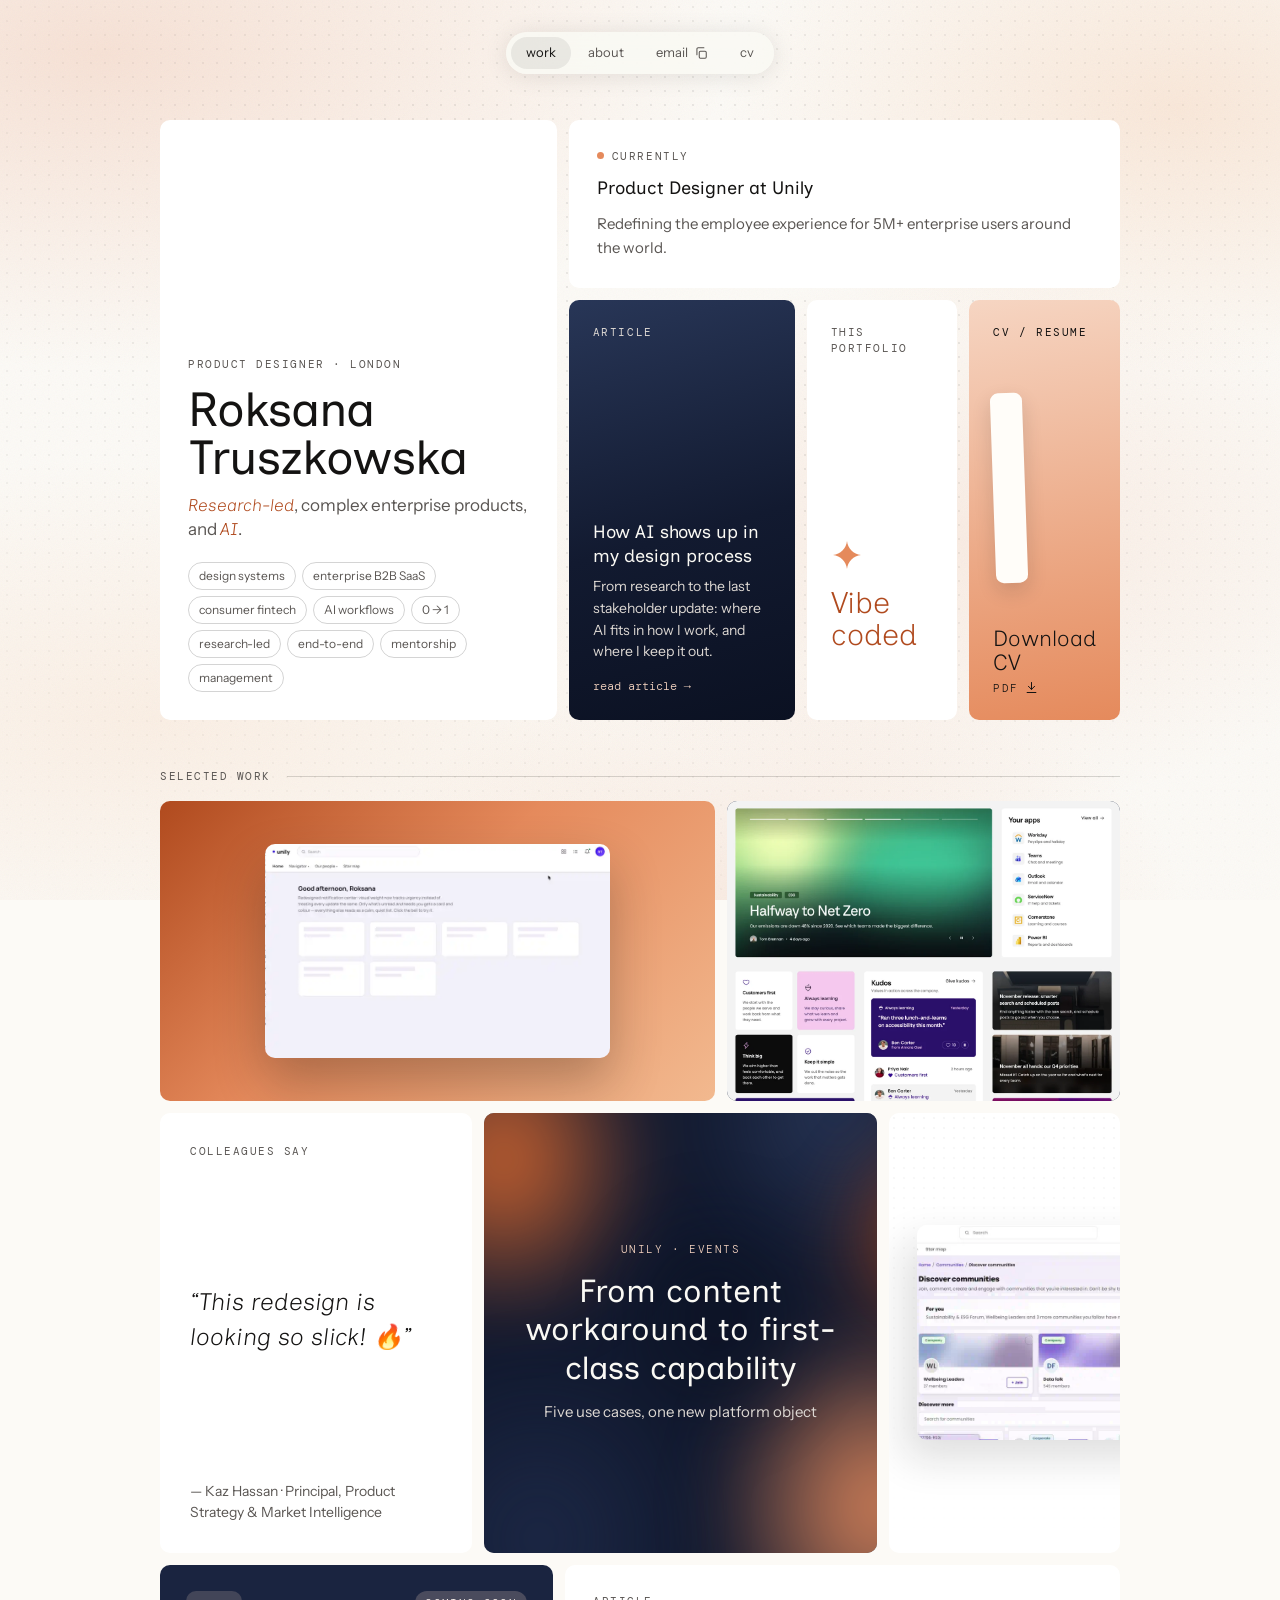
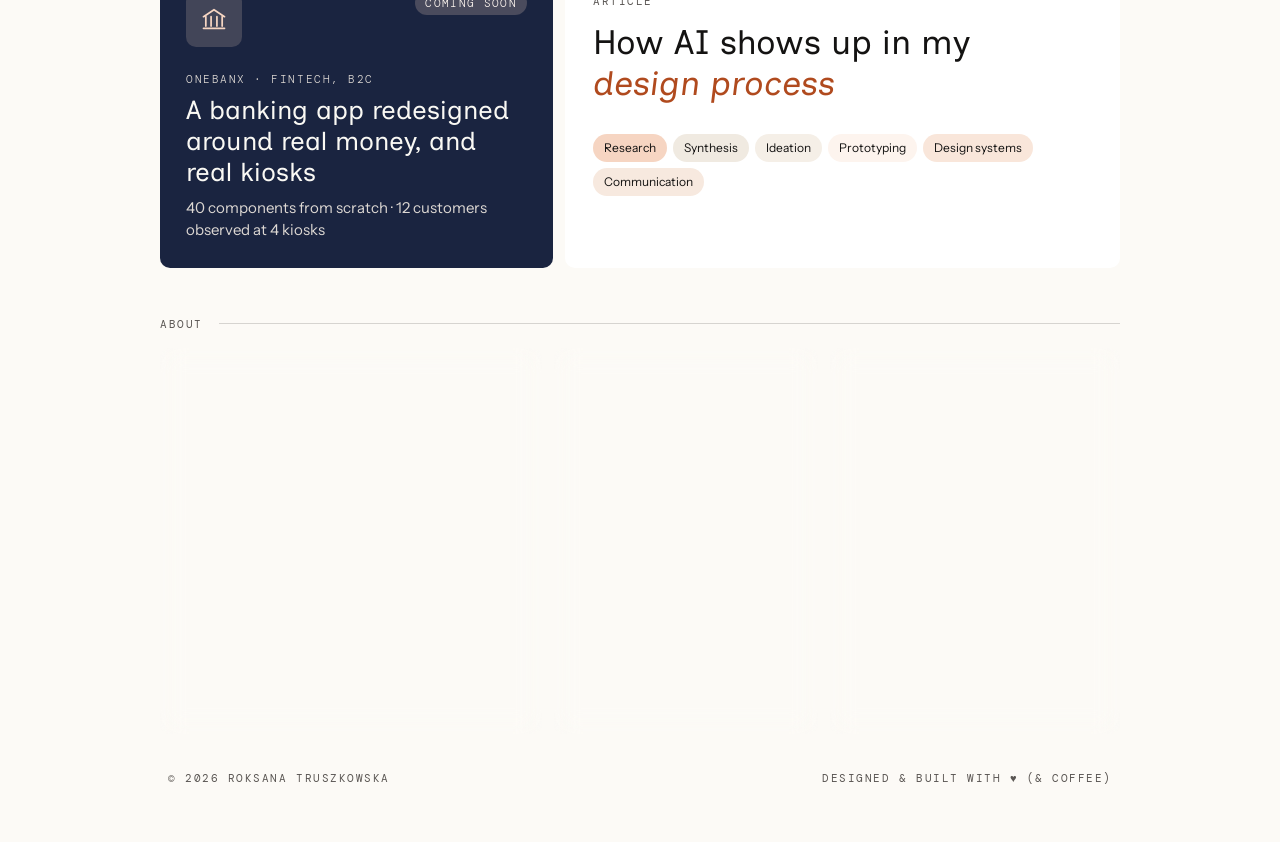
==== commit 8cc63c2c: "Futures: final home page assets and card" ====
--- a/index.html
+++ b/index.html
@@ -569,7 +569,6 @@
   .g-cover { position: absolute; inset: 0; width: 100%; height: 100%; object-fit: cover; object-position: left top; transition: transform 800ms var(--ease); }
   a.g-bleed:hover .g-cover { transform: scale(1.04); }
 
-  .g-bleed::after { content: ""; position: absolute; inset: 0; background: linear-gradient(180deg, rgba(11, 17, 34, 0) 15%, rgba(11, 17, 34, 0.88) 55%, rgba(11, 17, 34, 0.97) 100%); }
   .g-over { position: relative; z-index: 1; padding: 26px; display: flex; flex-direction: column; gap: 6px; }
   .g-over .g-mark { color: var(--tan-light); }
   .g-big { font-family: var(--font-display); font-size: 30px; line-height: 1.1; }
@@ -863,16 +862,11 @@
       </a>
 
       <a class="g g-bleed g-r1 g-w5" href="work/portal-blocks.html" aria-label="Unily Futures case study">
-        <img class="g-cover" src="assets/img/cards/futures-dashboard.webp" alt="Unily Futures site dashboard in dark mode">
-        <div class="g-over">
-          <p class="g-mark">Unily Futures</p>
-          <p class="g-big">Page builds ~40% faster</p>
-          <p class="g-sub">A block system a CMS editor and an AI agent can both build with</p>
-        </div>
+        <img class="g-cover" style="object-position: center top" src="assets/img/cards/futures-home.webp" alt="The final Unily Futures intranet home page, built from blocks">
         <div class="g-hover" aria-hidden="true">
           <p class="g-mark">Unily Futures · 0 → 1 design system</p>
-          <p class="g-htitle">A block system a CMS editor and an AI agent can both build with</p>
-          <p class="g-sub">Two builders who fail in opposite directions, one system for both</p>
+          <p class="g-htitle">Page builds ~40% faster</p>
+          <p class="g-sub">A block system a CMS editor and an AI agent can both build with</p>
           <svg class="g-go" viewBox="0 0 24 24" fill="none" stroke="currentColor" stroke-width="1.6" stroke-linecap="round" aria-hidden="true"><path d="M7 17L17 7M8 7h9v9"/></svg>
         </div>
       </a>
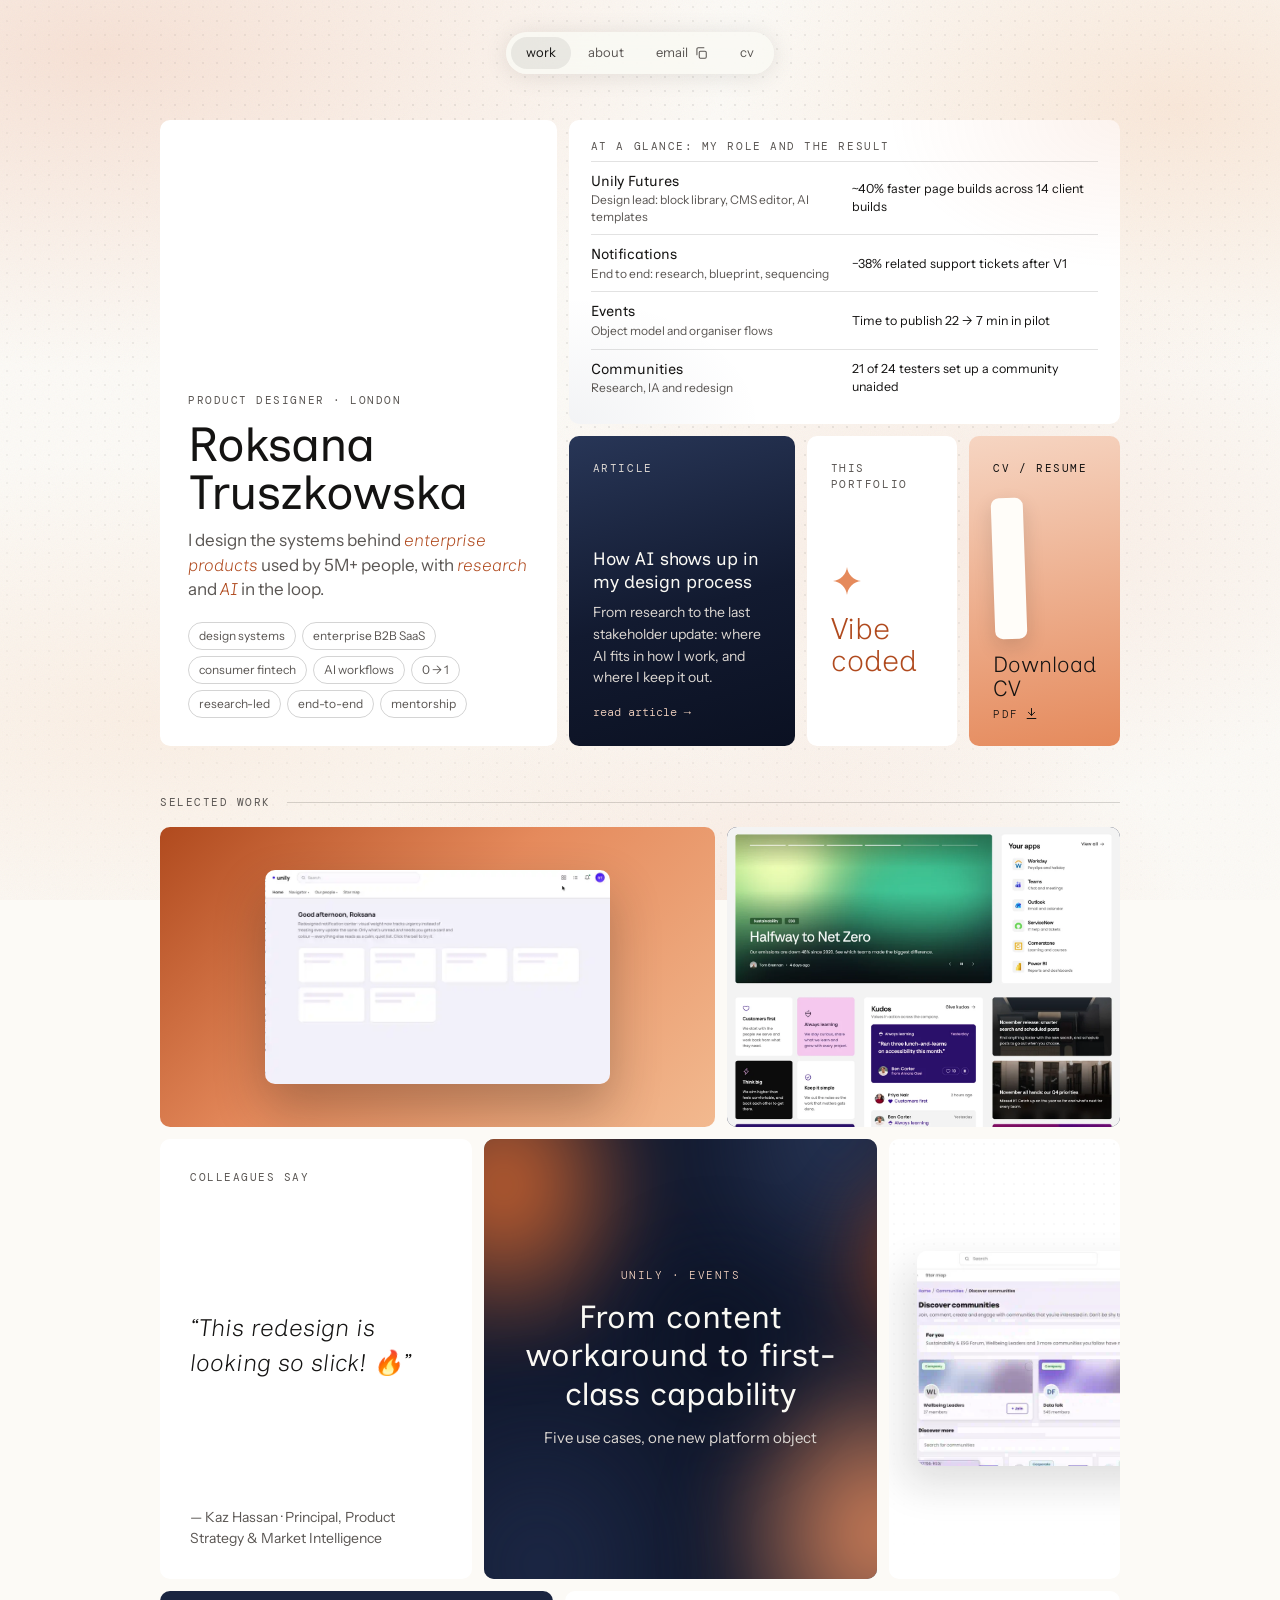
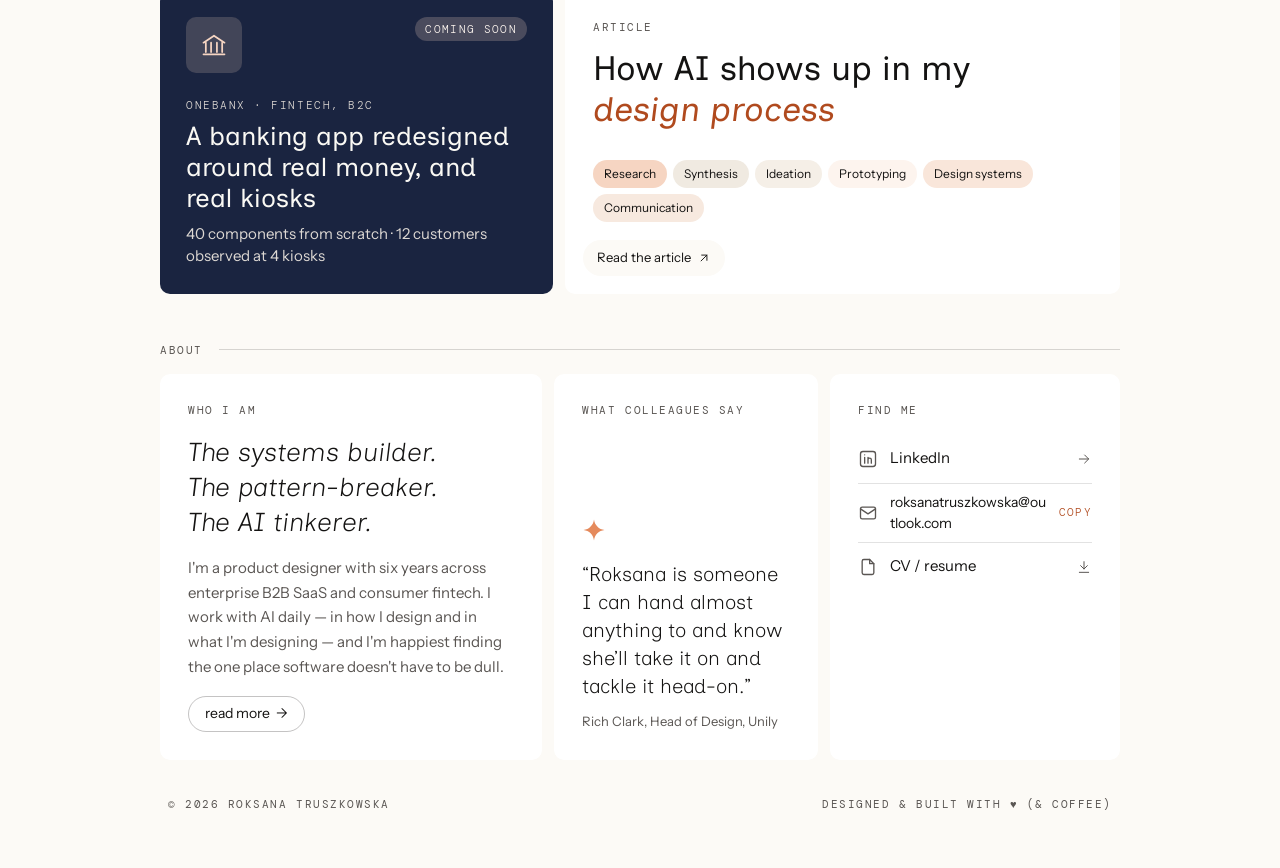
==== commit 0106cb35: "portfolio update 25/11" ====
--- a/index.html
+++ b/index.html
@@ -167,7 +167,7 @@
 
   .hero {
     padding: 28px;
-    min-height: 600px;
+    min-height: 0;
     display: flex;
     flex-direction: column;
     justify-content: flex-end;
@@ -205,7 +205,7 @@
   @keyframes pulse { 50% { opacity: 0.35; } }
 
   .tile {
-    min-height: 400px;
+    min-height: 190px;
     padding: 24px;
     border-radius: var(--radius);
     display: flex;
@@ -764,6 +764,34 @@
     -webkit-mask-image: radial-gradient(ellipse 90% 80% at 50% 35%, #000 30%, transparent 100%);
     mask-image: radial-gradient(ellipse 90% 80% at 50% 35%, #000 30%, transparent 100%);
   }
+
+.gap-box{display:none;position:relative;z-index:2;margin:12px 0;padding:20px 22px;border:2px dashed #E58A5C;border-radius:10px;background:#FFF4EC;color:#141312;font:400 15px/1.6 'Instrument Sans',system-ui,sans-serif;text-align:left}
+.gap-box .gap-tag{margin:0 0 6px;font:400 11px 'DM Mono',ui-monospace,monospace;letter-spacing:.14em;text-transform:uppercase;color:#B04A1E}
+.gap-box h4{margin:0 0 6px;font:400 20px/1.25 'Inclusive Sans',Georgia,serif;color:#141312}
+.gap-box .gap-why{margin:0 0 12px;font-size:14px;color:#5A5653}
+.gap-box ol{list-style:none;margin:0;padding:0;display:flex;flex-direction:column;gap:9px}
+.gap-box li{margin:0;padding:0}
+.gap-box li b{margin-right:8px;font:500 12px 'DM Mono',ui-monospace,monospace;color:#B04A1E}
+.gap-box .gap-draft{margin:14px 0 0;padding:10px 12px;border-radius:8px;background:#fff;font-size:14px}
+.gap-box .gap-draft i{display:block;margin-bottom:2px;font:400 11px 'DM Mono',ui-monospace,monospace;font-style:normal;letter-spacing:.12em;text-transform:uppercase;color:#5A5653}
+.gap-box mark{padding:0 4px;border-radius:3px;background:#F6D5C2;color:#141312}
+.sx{color:inherit}
+.sample-pill{display:none;position:fixed;left:50%;bottom:14px;transform:translateX(-50%);z-index:300;max-width:calc(100% - 28px);padding:8px 14px;border-radius:100px;background:#1F3D2B;color:#F2FAF4;font:400 11px/1.4 'DM Mono',ui-monospace,monospace;letter-spacing:.06em;text-align:center;box-shadow:0 6px 24px rgba(20,19,18,.25)}
+.sample-pill .sx{background:#E4F1E7;color:#1F3D2B;border-bottom:none;padding:0 5px}
+.glance{padding:18px 22px;margin-top:0}
+.glance{background-color:#FFFFFF;background-image:radial-gradient(60% 70% at 100% 0%,rgba(229,138,92,0.10) 0%,transparent 70%),radial-gradient(50% 60% at 0% 100%,rgba(40,54,87,0.06) 0%,transparent 70%)}
+.right .glance ul{margin-top:6px}
+.right .glance li a{grid-template-columns:1fr 1fr;grid-template-areas:"b o" "r o";column-gap:16px;row-gap:1px;padding:9px 0;font-size:12.5px;line-height:1.4;align-items:center}
+.right .glance li b{grid-area:b;font-size:14.5px}
+.right .glance li span.r{grid-area:r;font-size:12px}
+.right .glance li span.o{grid-area:o}
+.glance ul{list-style:none;margin-top:10px}
+.glance li a{display:grid;grid-template-columns:1fr 1.3fr 1.5fr;gap:12px;padding:12px 0;border-top:1px solid var(--line);font-size:14px;line-height:1.45}
+.glance li a:hover b{color:var(--mauve-text)}
+.glance li b{font-family:var(--font-display);font-weight:400;font-size:16px}
+.glance li span.r{color:var(--muted)}
+.glance li span.o{color:var(--ink)}
+@media (max-width:640px){.glance li a{grid-template-columns:1fr;gap:2px}}
 </style>
 </head>
 <body>
@@ -789,7 +817,7 @@
     <section class="card hero reveal" aria-labelledby="name">
       <p class="label">Product Designer · London</p>
       <h1 id="name">Roksana Truszkowska</h1>
-      <p class="tagline"><em class="m">Research-led</em>, complex enterprise products, and <em class="t">AI</em>.</p>
+      <p class="tagline">I design the systems behind <em class="m">enterprise products</em> used by <span class="sx">5M+</span> people, with <em class="t">research</em> and <em class="t">AI</em> in the loop.</p>
       <div class="tags">
         <span class="tag">design systems</span>
         <span class="tag">enterprise B2B SaaS</span>
@@ -799,16 +827,12 @@
         <span class="tag">research-led</span>
         <span class="tag">end-to-end</span>
         <span class="tag">mentorship</span>
-        <span class="tag">management</span>
+        
       </div>
     </section>
 
     <div class="right">
-      <article class="card now reveal">
-        <p class="label"><span class="dot" aria-hidden="true"></span>Currently</p>
-        <h2>Product Designer at Unily</h2>
-        <p>Redefining the employee experience for 5M+ enterprise users around the world.</p>
-      </article>
+      <section class="card glance reveal" aria-label="Selected work at a glance"><p class="label">At a glance: my role and the result</p><ul><li><a href="work/portal-blocks.html"><b>Unily Futures</b><span class="r">Design lead: block library, CMS editor, AI templates</span><span class="o"><span class="sx">~40%</span> faster page builds across <span class="sx">14</span> client builds</span></a></li><li><a href="work/notifications.html"><b>Notifications</b><span class="r">End to end: research, blueprint, sequencing</span><span class="o"><span class="sx">−38%</span> related support tickets after V1</span></a></li><li><a href="work/events.html"><b>Events</b><span class="r">Object model and organiser flows</span><span class="o">Time to publish <span class="sx">22 → 7 min</span> in pilot</span></a></li><li><a href="work/communities.html"><b>Communities</b><span class="r">Research, IA and redesign</span><span class="o"><span class="sx">21 of 24</span> testers set up a community unaided</span></a></li></ul></section>
 
       <div class="trio">
         <a class="tile tile-mauve reveal" href="article.html">
